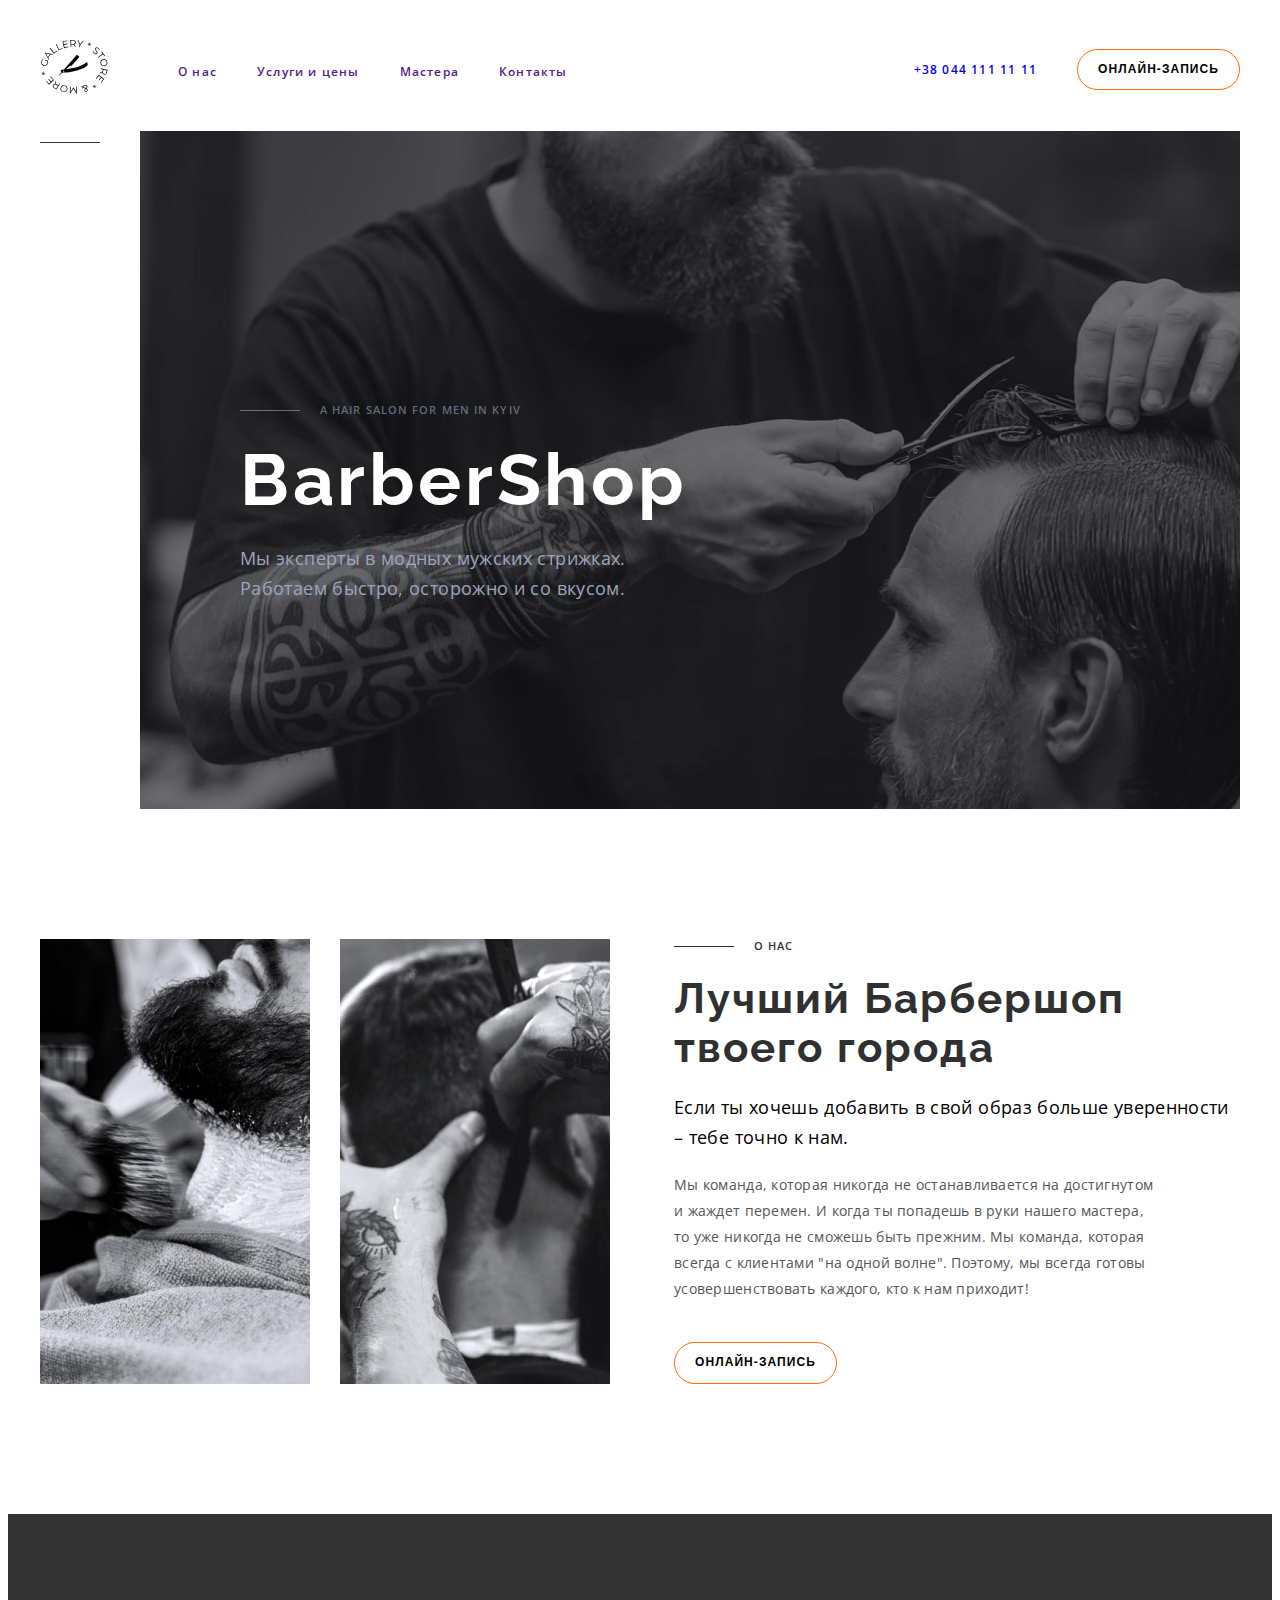
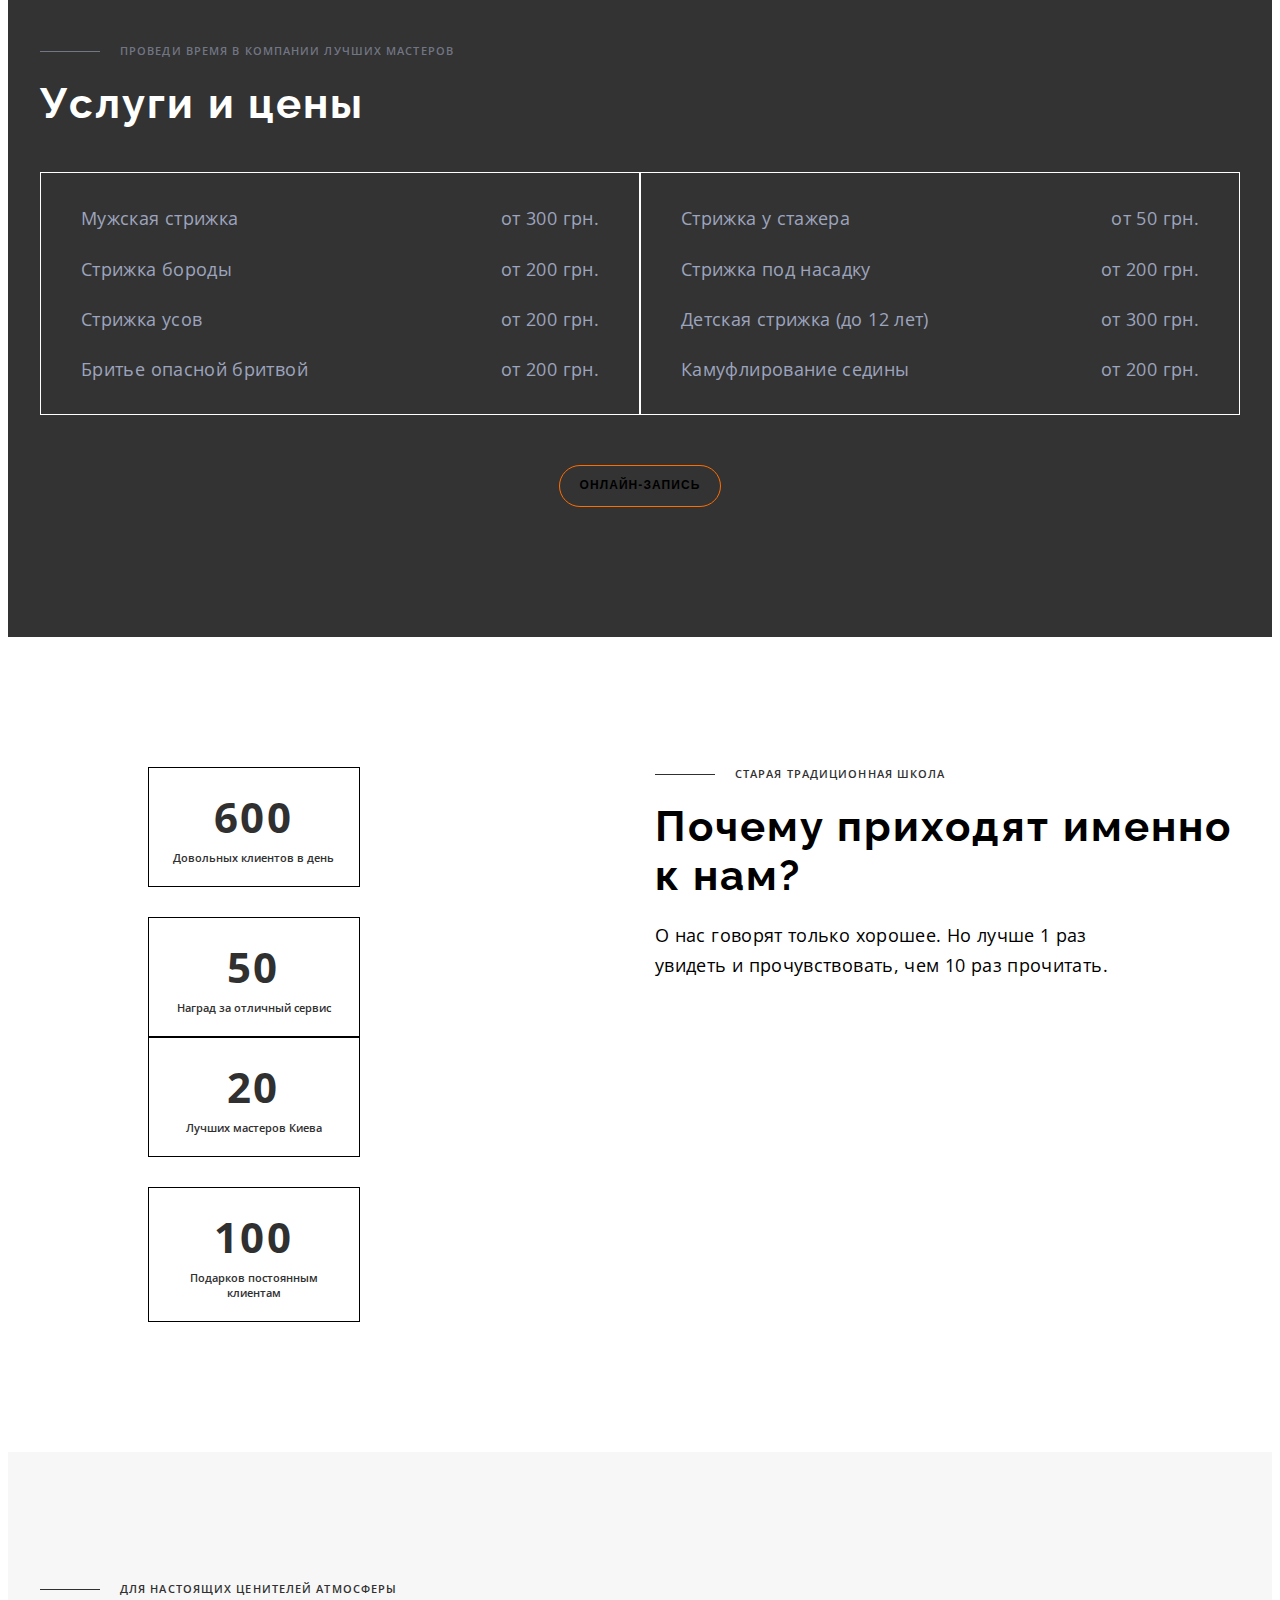
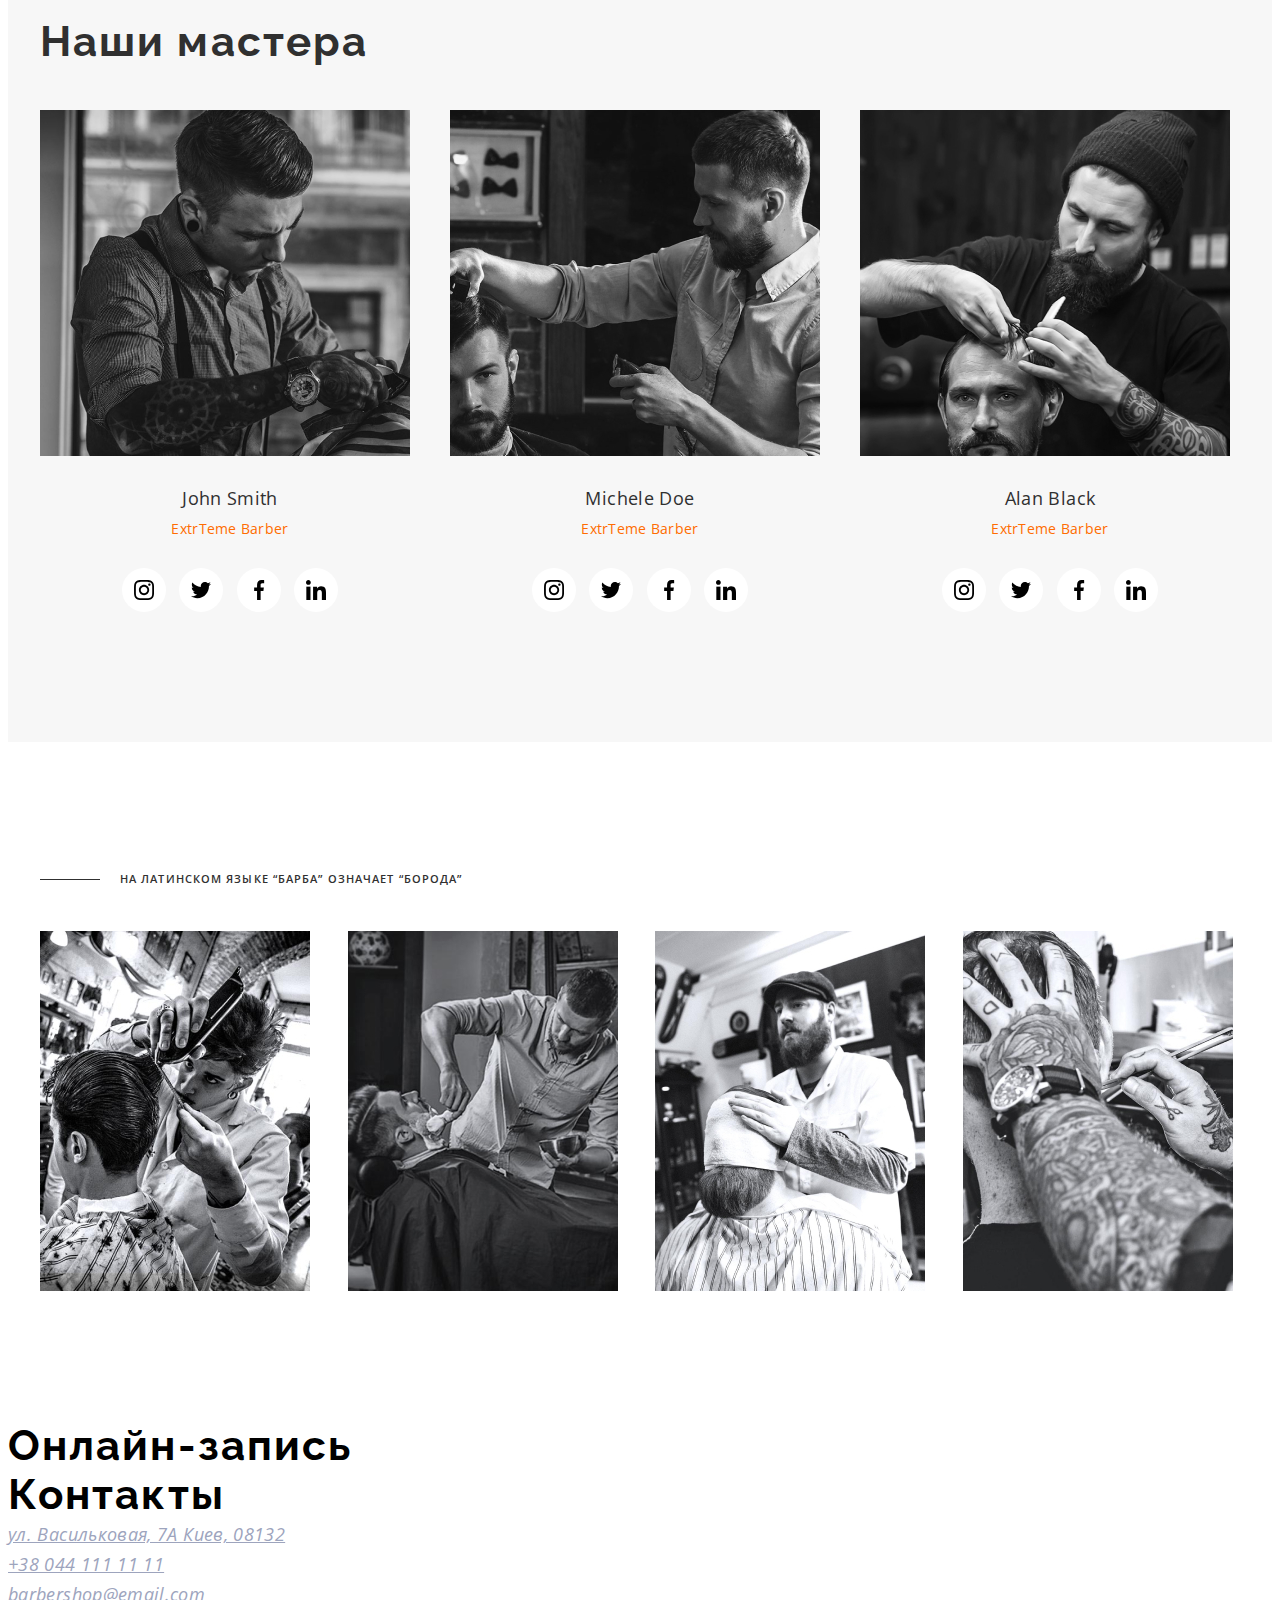
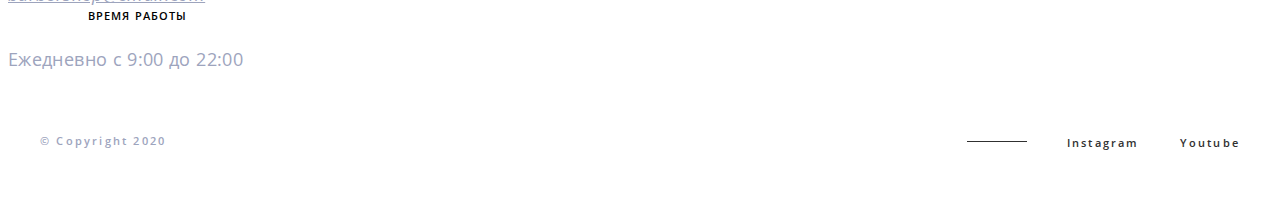
==== index.html @ 46e7715c "работа с декоративными элементами и векторной графикой" ====
<!DOCTYPE html>
<html lang="ru">

<head>
    <meta charset="UTF-8">
    <meta http-equiv="X-UA-Compatible" content="IE=edge">
    <meta name="viewport" content="width=device-width, initial-scale=1.0">
    <title>Barbershop</title>
    <link rel="preconnect" href="https://fonts.gstatic.com">
    <link
        href="https://fonts.googleapis.com/css2?family=Open+Sans:wght@400;600;700&family=Raleway:wght@700&display=swap"
        rel="stylesheet">
    <link rel="stylesheet" href="https://cdnjs.cloudflare.com/ajax/libs/modern-normalize/1.0.0/modern-normalize.min.css"
        integrity="sha512-ISS7cAi1PEhQ8jnbJpJZMd29NlhNj4AWYyLOSp2CE/CsHxTCu+r+t0D2yoJudVrd0/8fTVPUVDzY5Tvli75u/g=="
        crossorigin="anonymous" />
    <link rel="stylesheet" href="./css/styles.css">
</head>

<body>
    <header class="header">
        <div class="container">
            <nav class="navigation">
                <a class="logo link" href="./">
                    <svg class="logo-img">
                        <use href="./images/sprite.svg#logo"></use>
                    </svg>
                </a>
                <ul class="menu list">
                    <li class="menu-item">
                        <a class="menu-link link" href="">О нас</a>
                    </li>
                    <li class="menu-item">
                        <a class="menu-link link" href="">Услуги и цены</a>
                    </li>
                    <li class="menu-item">
                        <a class="menu-link link" href="">Мастера</a>
                    </li>
                    <li class="menu-item">
                        <a class="menu-link link" href="">Контакты</a>
                    </li>
                </ul>
            </nav>
            <a class="tel-link link" href="tel:+380441111111">+38 044 111 11 11</a>
            <button class="modal-btn" type="button">онлайн-запись</button>
        </div>
    </header>
    <main>
        <!-- HERO -->
        <section class="hero">
            <div class="container">
                <div class="hero-left-side">
                    <ul class="social-links-list list">
                        <li class="social-links-list-item">
                            <a class="social-links-list-link link" href="" lang="en">Instagram</a>
                        </li>
                        <li class="social-links-list-item">
                            <a class="social-links-list-link link" href="" lang="en">Youtube</a>
                        </li>
                    </ul>
                </div>
                <div class="hero-right-side">
                    <p class="suptitle suptitle-theme-dark" lang="en">A hair salon for men in Kyiv</p>
                    <h1 class="hero-title" lang="en">BarberShop</h1>
                    <p class="description description-theme-dark">Мы эксперты в модных мужских стрижках. Работаем
                        быстро,
                        осторожно и
                        со
                        вкусом.</p>
                </div>
            </div>
        </section>

        <!-- ABOUT US -->
        <section class="about section">
            <div class="container">
                <div class="about-left-side">
                    <ul class="about-list list">
                        <li class="about-list-item">
                            <img class="about-list-img" src="./images/about/about-img-1.jpg"
                                alt="мастер бреет бороду клиенту" width="270" height="445">
                        </li>
                        <li class="about-list-item">
                            <img class="about-list-img" src="./images/about/about-img-2.jpg"
                                alt="мастер стрижет клиента" width="270" height="445">
                        </li>
                    </ul>
                </div>
                <div class="about-right-side">
                    <p class="suptitle suptitle-theme-light">О НАС</p>
                    <h2 class="title title-theme-light">Лучший Барбершоп
                        твоего города</h2>
                    <p class="description">Если ты хочешь добавить в свой образ больше уверенности – тебе точно к нам.
                    </p>
                    <p class="about-text">Мы команда, которая никогда не останавливается на достигнутом
                        и жаждет перемен. И когда ты попадешь в руки нашего мастера,
                        то уже никогда не сможешь быть прежним. Мы команда, которая всегда с клиентами "на одной волне".
                        Поэтому, мы всегда готовы усовершенствовать каждого, кто к нам приходит!</p>
                    <button class="modal-btn" type="button">онлайн-запись</button>
                </div>
            </div>
        </section>

        <!-- SERVICES -->
        <section class="services section">
            <div class="container">
                <p class="suptitle suptitle-theme-dark">Проведи время в компании лучших мастеров</p>
                <h2 class="title title-theme-dark">Услуги и цены</h2>
                <div class="services-list-wrapper">
                    <ul class="services-list list">
                        <li class="services-list-item">
                            <span class="services-list-name">Мужская стрижка</span><span class="services-list-price">от
                                300
                                грн.</span>
                        </li>
                        <li class="services-list-item">
                            <span class="services-list-name">Стрижка бороды</span><span class="services-list-price">от
                                200
                                грн.</span>
                        </li>
                        <li class="services-list-item">
                            <span class="services-list-name">Стрижка усов</span><span class="services-list-price">от 200
                                грн.</span>
                        </li>
                        <li class="services-list-item">
                            <span class="services-list-name">Бритье опасной бритвой</span><span
                                class="services-list-price">от
                                200 грн.</span>
                        </li>
                    </ul>
                    <ul class="services-list list">
                        <li class="services-list-item">
                            <span class="services-list-name">Cтрижка у стажера</span><span
                                class="services-list-price">от 50
                                грн.</span>
                        </li>
                        <li class="services-list-item">
                            <span class="services-list-name">Стрижка под насадку</span><span
                                class="services-list-price">от
                                200
                                грн.</span>
                        </li>
                        <li class="services-list-item">
                            <span class="services-list-name">Детская стрижка (до 12 лет)</span><span
                                class="services-list-price">от 300 грн.</span>
                        </li>
                        <li class="services-list-item">
                            <span class="services-list-name">Камуфлирование седины</span><span
                                class="services-list-price">от
                                200 грн.</span>
                        </li>
                    </ul>
                </div>
                <button class="modal-btn" type="button">онлайн-запись</button>
            </div>
        </section>

        <!-- ADVANTEGES -->
        <section class="advantages section">
            <div class="container">
                <div class="advantages-left-side">
                    <ul class="advantages-list list">
                        <li class="advantages-list-item">
                            <p class="advantages-list-count">600</p>
                            <p class="advantages-list-desc">Довольных клиентов в день</p>
                        </li>
                        <li class="advantages-list-item">
                            <p class="advantages-list-count">50</p>
                            <p class="advantages-list-desc">Наград за отличный сервис </p>
                        </li>
                        <li class="advantages-list-item">
                            <p class="advantages-list-count">20</p>
                            <p class="advantages-list-desc">Лучших мастеров Киева </p>
                        </li>
                        <li class="advantages-list-item">
                            <p class="advantages-list-count">100</p>
                            <p class="advantages-list-desc">Подарков постоянным клиентам</p>
                        </li>
                    </ul>
                </div>
                <div class="advantages-right-side">
                    <p class="suptitle suptitle-theme-light">старая традиционная школа</p>
                    <h2 class="title">Почему приходят именно к нам?</h2>
                    <p class="description">О нас говорят только хорошее. Но лучше 1 раз увидеть и прочувствовать, чем 10
                        раз
                        прочитать. </p>
                </div>
            </div>
        </section>

        <!-- MASTERS -->
        <section class="masters section">
            <div class="container">
                <p class="suptitle suptitle-theme-light">для настоящих ценителей атмосферы</p>
                <h2 class="title title-theme-light">Наши мастера</h2>
                <ul class="masters-list list">
                    <li class="masters-list-item">
                        <img class="masters-list-img" src="./images/masters/john.jpg" alt="мастер стрижет клиента"
                            width="370" height="346">
                        <div class="masters-list-content">
                            <h3 class="masters-list-name" lang="en">John Smith</h3>
                            <p class="masters-list-position" lang="en">ExtrTeme Barber</p>
                            <ul class="social-list list">
                                <li class="social-list-item">
                                    <a href="" class="social-list-link link">
                                        <svg class="social-list-icon">
                                            <use href="./images/sprite.svg#instagram"></use>
                                        </svg>
                                    </a>
                                </li>
                                <li class="social-list-item">
                                    <a href="" class="social-list-link link">
                                        <svg class="social-list-icon">
                                            <use href="./images/sprite.svg#twitter"></use>
                                        </svg>
                                    </a>
                                </li>
                                <li class="social-list-item">
                                    <a href="" class="social-list-link link">
                                        <svg class="social-list-icon">
                                            <use href="./images/sprite.svg#facebook"></use>
                                        </svg>
                                    </a>
                                </li>
                                <li class="social-list-item">
                                    <a href="" class="social-list-link link">
                                        <svg class="social-list-icon">
                                            <use href="./images/sprite.svg#linkedin"></use>
                                        </svg>
                                    </a>
                                </li>
                            </ul>
                        </div>
                    </li>
                    <li class="masters-list-item">
                        <img class="masters-list-img" src="./images/masters/michele.jpg" alt="мастер стрижет клиента"
                            width="370" height="346">
                        <div class="masters-list-content">
                            <h3 class="masters-list-name" lang="en">Michele Doe</h3>
                            <p class="masters-list-position" lang="en">ExtrTeme Barber</p>
                            <ul class="social-list list">
                                <li class="social-list-item">
                                    <a href="" class="social-list-link link">
                                        <svg class="social-list-icon">
                                            <use href="./images/sprite.svg#instagram"></use>
                                        </svg>
                                    </a>
                                </li>
                                <li class="social-list-item">
                                    <a href="" class="social-list-link link">
                                        <svg class="social-list-icon">
                                            <use href="./images/sprite.svg#twitter"></use>
                                        </svg>
                                    </a>
                                </li>
                                <li class="social-list-item">
                                    <a href="" class="social-list-link link">
                                        <svg class="social-list-icon">
                                            <use href="./images/sprite.svg#facebook"></use>
                                        </svg>
                                    </a>
                                </li>
                                <li class="social-list-item">
                                    <a href="" class="social-list-link link">
                                        <svg class="social-list-icon">
                                            <use href="./images/sprite.svg#linkedin"></use>
                                        </svg>
                                    </a>
                                </li>
                            </ul>
                        </div>
                    </li>
                    <li class="masters-list-item">
                        <img class="masters-list-img" src="./images/masters/alan.jpg" alt="мастер стрижет клиента"
                            width="370" height="346">
                        <div class="masters-list-content">
                            <h3 class="masters-list-name" lang="en">Alan Black</h3>
                            <p class="masters-list-position" lang="en">ExtrTeme Barber</p>
                            <ul class="social-list list">
                                <li class="social-list-item">
                                    <a href="" class="social-list-link link">
                                        <svg class="social-list-icon">
                                            <use href="./images/sprite.svg#instagram"></use>
                                        </svg>
                                    </a>
                                </li>
                                <li class="social-list-item">
                                    <a href="" class="social-list-link link">
                                        <svg class="social-list-icon">
                                            <use href="./images/sprite.svg#twitter"></use>
                                        </svg>
                                    </a>
                                </li>
                                <li class="social-list-item">
                                    <a href="" class="social-list-link link">
                                        <svg class="social-list-icon">
                                            <use href="./images/sprite.svg#facebook"></use>
                                        </svg>
                                    </a>
                                </li>
                                <li class="social-list-item">
                                    <a href="" class="social-list-link link">
                                        <svg class="social-list-icon">
                                            <use href="./images/sprite.svg#linkedin"></use>
                                        </svg>
                                    </a>
                                </li>
                            </ul>
                        </div>
                    </li>
                </ul>
            </div>
        </section>

        <!-- GALLERY -->
        <section class="gallery section">
            <div class="container">
                <h2 hidden>Галерея работ</h2>
                <p class="suptitle suptitle-theme-light">На латинском языке “барба” означает “борода”</p>
                <ul class="gallery-list list">
                    <li class="gallery-list-item">
                        <img class="gallery-list-img" src="./images/gallery/gallery-img-1.jpg"
                            alt="мастер стрижет клиента" width="270" height="360">
                    </li>
                    <li class="gallery-list-item">
                        <img class="gallery-list-img" src="./images/gallery/gallery-img-2.jpg"
                            alt="мастрер бреет клиента" width="270" height="360">
                    </li>
                    <li class="gallery-list-item">
                        <img class="gallery-list-img" src="./images/gallery/gallery-img-3.jpg"
                            alt="мастер распаривает лицо клиенту" width="270" height="360">
                    </li>
                    <li class="gallery-list-item">
                        <img class="gallery-list-img" src="./images/gallery/gallery-img-4.jpg"
                            alt="мастер стрижет клиента" width="270" height="360">
                    </li>
                </ul>
            </div>
        </section>

        <!-- ONLINE FORM -->
        <section class="contact-form-section">
            <h2 class="title">Онлайн-запись</h2>
        </section>

        <!-- CONTACT INFORMATION -->
        <section class="contact-info">
            <h2 class="title">Контакты</h2>
            <address>
                <ul class="contact-list">
                    <li class="contact-list-item">
                        <a class="contact-list-link" href="https://goo.gl/maps/whEEYvEtXkniw2WP7" target="_blank">ул.
                            Васильковая, 7А
                            Киев, 08132</a>
                    </li>
                    <li class="contact-list-item">
                        <a class="contact-list-link" href="tel:+380441111111">+38 044 111 11 11</a>
                    </li>
                    <li class="contact-list-item">
                        <a class="contact-list-link" href="mailto:barbershop@email.com">barbershop@email.com</a>
                    </li>
                </ul>
            </address>
            <p class="suptitle">время работы</p>
            <p class="contact-info-date">Ежедневно с 9:00 до 22:00</p>
        </section>
    </main>
    <footer class="footer">
        <div class="container">
            <p class="copyright">&copy; Copyright 2020</p>
            <ul class="social-links-list list">
                <li class="social-links-list-item">
                    <a class="social-links-list-link link" href="" lang="en">Instagram</a>
                </li>
                <li class="social-links-list-item">
                    <a class="social-links-list-link link" href="" lang="en">Youtube</a>
                </li>
            </ul>
        </div>
    </footer>
</body>

</html>
---- css/styles.css ----
:root {
  --main-font: "Open Sans", sans-serif;
  --secondary-font: "Raleway", sans-serif;
  --accent-color: #ff6c00;
}

body {
  font-family: var(--main-font);
}

h1,
h2,
h3,
h4,
h5,
h6,
p {
  margin: 0;
}

ul,
ol {
  margin: 0;
  padding: 0;
}

img {
  display: block;
}

.list {
  list-style: none;
}

.link {
  text-decoration: none;
}

.container {
  width: 1200px;
  padding-left: 15px;
  padding-right: 15px;
  margin-left: auto;
  margin-right: auto;
}

.section {
  padding-top: 130px;
  padding-bottom: 130px;
}

/* =================== COMPONENTS =================== */
.modal-btn {
  padding: 12px 20px;
  border: 1px solid #ff6c00;
  border-radius: 25px;
  font-weight: 600;
  font-size: 12px;
  line-height: 1.33;
  letter-spacing: 0.09em;
  text-transform: uppercase;
  background-color: transparent;
}

.modal-btn:hover,
.modal-btn:focus {
  background-color: var(--accent-color);
  color: #ffffff;
}

.social-links-list {
  display: flex;
  align-items: center;
}

.social-links-list::before {
  display: block;
  content: "";
  width: 60px;
  height: 1px;
  background-color: #303030;
  flex-shrink: 0;
  margin-right: 40px;
}

.social-links-list-item:not(:last-child) {
  margin-right: 40px;
}

.social-links-list-link {
  font-weight: 600;
  font-size: 11px;
  line-height: 1.36;
  letter-spacing: 0.2em;
  color: #303030;
}

.social-links-list-link:hover,
.social-links-list-link:focus {
  color: var(--accent-color);
}

.suptitle {
  display: flex;
  align-items: center;
  font-weight: 600;
  font-size: 11px;
  line-height: 1.36;
  letter-spacing: 0.1em;
  text-transform: uppercase;
  margin-bottom: 20px;
}

.suptitle::before {
  display: inline-block;
  content: "";
  width: 60px;
  height: 1px;
  margin-right: 20px;
}

.suptitle-theme-dark {
  color: rgba(157, 164, 189, 0.6);
}

.suptitle-theme-dark::before {
  background-color: rgba(157, 164, 189, 0.6);
}

.suptitle-theme-light {
  color: #303030;
}

.suptitle-theme-light::before {
  background-color: #303030;
}

.description {
  font-weight: 400;
  font-size: 18px;
  line-height: 1.67;
  letter-spacing: 0.02em;
  /* color: #9da4bd; */
}

.description-theme-dark {
  color: #9da4bd;
}

.description-theme-light {
  color: #555555;
}

.title {
  font-family: var(--secondary-font);
  font-weight: 700;
  font-size: 42px;
  line-height: 1.17;
  letter-spacing: 0.05em;
  /* color: #303030; */
}

.title-theme-dark {
  color: #ffffff;
}

.title-theme-light {
  color: #303030;
}

.social-list {
  display: flex;
  justify-content: space-between;
}

.social-list-link {
  display: flex;
  justify-content: center;
  align-items: center;
  width: 44px;
  height: 44px;
  border-radius: 50%;
  background-color: #ffffff;
}

.social-list-link:hover,
.social-list-link:focus {
  background-color: #000000;
}

.social-list-icon {
  width: 20px;
  height: 20px;
}

.social-list-link:hover .social-list-icon,
.social-list-link:focus .social-list-icon {
  fill: var(--accent-color);
}
/* =================== END COMPONENTS =================== */

/* =================== HEADER =================== */
.header {
  padding-top: 32px;
  padding-bottom: 32px;
}

.header .container {
  display: flex;
  align-items: center;
}

.navigation {
  display: flex;
  align-items: center;
}

.logo-img {
  width: 68px;
  height: 54px;
}

.menu {
  display: flex;
}

.menu-item:not(:last-child) {
  margin-right: 40px;
}

.menu-link,
.tel-link {
  font-weight: 600;
  font-size: 12px;
  line-height: 1.33;
  letter-spacing: 0.1em;

  /* color: #ffffff; */
}

.menu-link:hover,
.menu-link:focus,
.tel-link:hover,
.tel-link:focus {
  color: var(--accent-color);
}

.tel-link {
  margin-left: auto;
  margin-right: 40px;
}

.logo {
  margin-right: 70px;
}
/* =================== END HEADER =================== */

/* =================== HERO =================== */
.hero .container {
  display: flex;
}

.hero .description {
  max-width: 400px;
}

.hero-left-side {
  width: 100px;
}

.hero-right-side {
  padding-top: 272px;
  padding-bottom: 206px;
  padding-left: 100px;
  flex-grow: 1;
  background-color: #333;
  background-image: linear-gradient(
      rgba(25, 28, 38, 0.2),
      rgba(25, 28, 38, 0.2)
    ),
    url("../images/hero/bg.jpg");
  background-repeat: no-repeat;
  background-size: cover;
}

.hero-title {
  font-family: var(--secondary-font);
  font-weight: 700;
  font-size: 72px;
  line-height: 1.18;
  letter-spacing: 0.05em;
  margin-bottom: 20px;
  color: #ffffff;
}
/* =================== END HERO =================== */

/* =================== ABOUT =================== */
.about .container {
  display: flex;
}

.about .title {
  margin-bottom: 20px;
}

.about .description {
  margin-bottom: 20px;
}

.about-left-side {
  margin-right: 64px;
}

.about-list {
  display: flex;
}

.about-list-item:not(:last-child) {
  margin-right: 30px;
}

.about-text {
  max-width: 480px;
  font-weight: 400;
  font-size: 14px;
  line-height: 1.86;
  letter-spacing: 0.02em;
  color: #555555;
  margin-bottom: 40px;
}
/* =================== END ABOUT =================== */

/* =================== SERVICES =================== */
.services {
  background-color: #333;
}

.services .title {
  margin-bottom: 44px;
}

.services .modal-btn {
  display: block;
  margin: 0 auto;
}

.services-list-wrapper {
  display: flex;
  margin-bottom: 50px;
}

.services-list {
  width: 50%;
  padding: 30px 40px;
  border: 1px solid #fff;
}

.services-list-item {
  display: flex;
  justify-content: space-between;
}

.services-list-item:not(:last-child) {
  margin-bottom: 20px;
}

.services-list-name,
.services-list-price {
  font-weight: 400;
  font-size: 18px;
  line-height: 1.67;
  letter-spacing: 0.02em;
  color: #9da4bd;
}
/* =================== END SERVICES =================== */

/* =================== ADVANTEGES =================== */
.advantages .container {
  display: flex;
}

.advantages .title {
  margin-bottom: 20px;
}

.advantages .description {
  max-width: 464px;
}

.advantages-left-side,
.advantages-right-side {
  width: calc(100% / 2 - 15px);
}

.advantages-left-side {
  margin-right: 30px;
}

.advantages-list {
  display: flex;
  flex-wrap: wrap;
  align-items: flex-start;
  width: 370px;
  margin: 0 auto;
}

.advantages-list-item {
  width: 170px;
  padding: 20px;
  border: 1px solid #000;
}

.advantages-list-item:nth-child(odd) {
  margin-right: 30px;
}

.advantages-list-item:nth-child(even) {
  margin-top: 30px;
}

.advantages-list-count {
  font-weight: 700;
  font-size: 42px;
  line-height: 1.36;
  text-align: center;
  letter-spacing: 0.05em;
  color: #303030;
  margin-bottom: 6px;
}

.advantages-list-desc {
  font-weight: 600;
  font-size: 11px;
  line-height: 1.36;
  text-align: center;
  color: #303030;
}
/* =================== END ADVANTEGES =================== */

/* =================== MASTERS =================== */
.masters {
  background-color: #f7f7f7;
}

.masters .title {
  margin-bottom: 44px;
}

.masters-list {
  display: flex;
  flex-wrap: wrap;
  margin-left: -30px;
  margin-top: -30px;
}

/* 
calc((100% - 120px) / 4);
*/

.masters-list-item {
  flex-basis: calc((100% - 90px) / 3);
  margin-left: 30px;
  margin-top: 30px;
}

.masters-list-content {
  padding-top: 30px;
  padding-left: 82px;
  padding-right: 82px;
}

.masters-list-name {
  font-weight: 400;
  font-size: 18px;
  line-height: 1.39;
  text-align: center;
  letter-spacing: 0.02em;
  color: #303030;
  margin-bottom: 8px;
}

.masters-list-position {
  font-weight: 400;
  font-size: 14px;
  line-height: 1.36;
  text-align: center;
  letter-spacing: 0.02em;
  color: var(--accent-color);
  margin-bottom: 30px;
}
/* =================== END MASTERS =================== */

/* =================== GALLERY =================== */
.gallery .suptitle {
  margin-bottom: 44px;
}

.gallery-list {
  display: flex;
  flex-wrap: wrap;
  margin-left: -30px;
  margin-top: -30px;
}

.gallery-list-item {
  width: 500px;
  flex-basis: calc((100% - 120px) / 4);
  margin-left: 30px;
  margin-top: 30px;
}
/* =================== END GALLERY =================== */

/* =================== ONLINE FORM =================== */

/* =================== END ONLINE FORM =================== */

/* =================== CONTACT INFORMATION  =================== */
.contact-list-link {
  font-weight: 400;
  font-size: 18px;
  line-height: 1.67;
  letter-spacing: 0.02em;
  color: #9da4bd;
}

.contact-info-date {
  font-weight: 400;
  font-size: 18px;
  line-height: 1.67;
  letter-spacing: 0.02em;
  color: #9da4bd;
}
/* =================== END CONTACT INFORMATION  =================== */

/* =================== FOOTER  =================== */
.footer {
  padding-top: 56px;
  padding-bottom: 56px;
}

.footer .social-links-list {
  margin-left: auto;
}

.footer .container {
  display: flex;
  align-items: center;
  /* justify-content: space-between; */
}

.copyright {
  font-weight: 600;
  font-size: 11px;
  line-height: 1.36;
  letter-spacing: 0.2em;
  color: #9da4bd;
}
/* =================== END FOOTER  =================== */
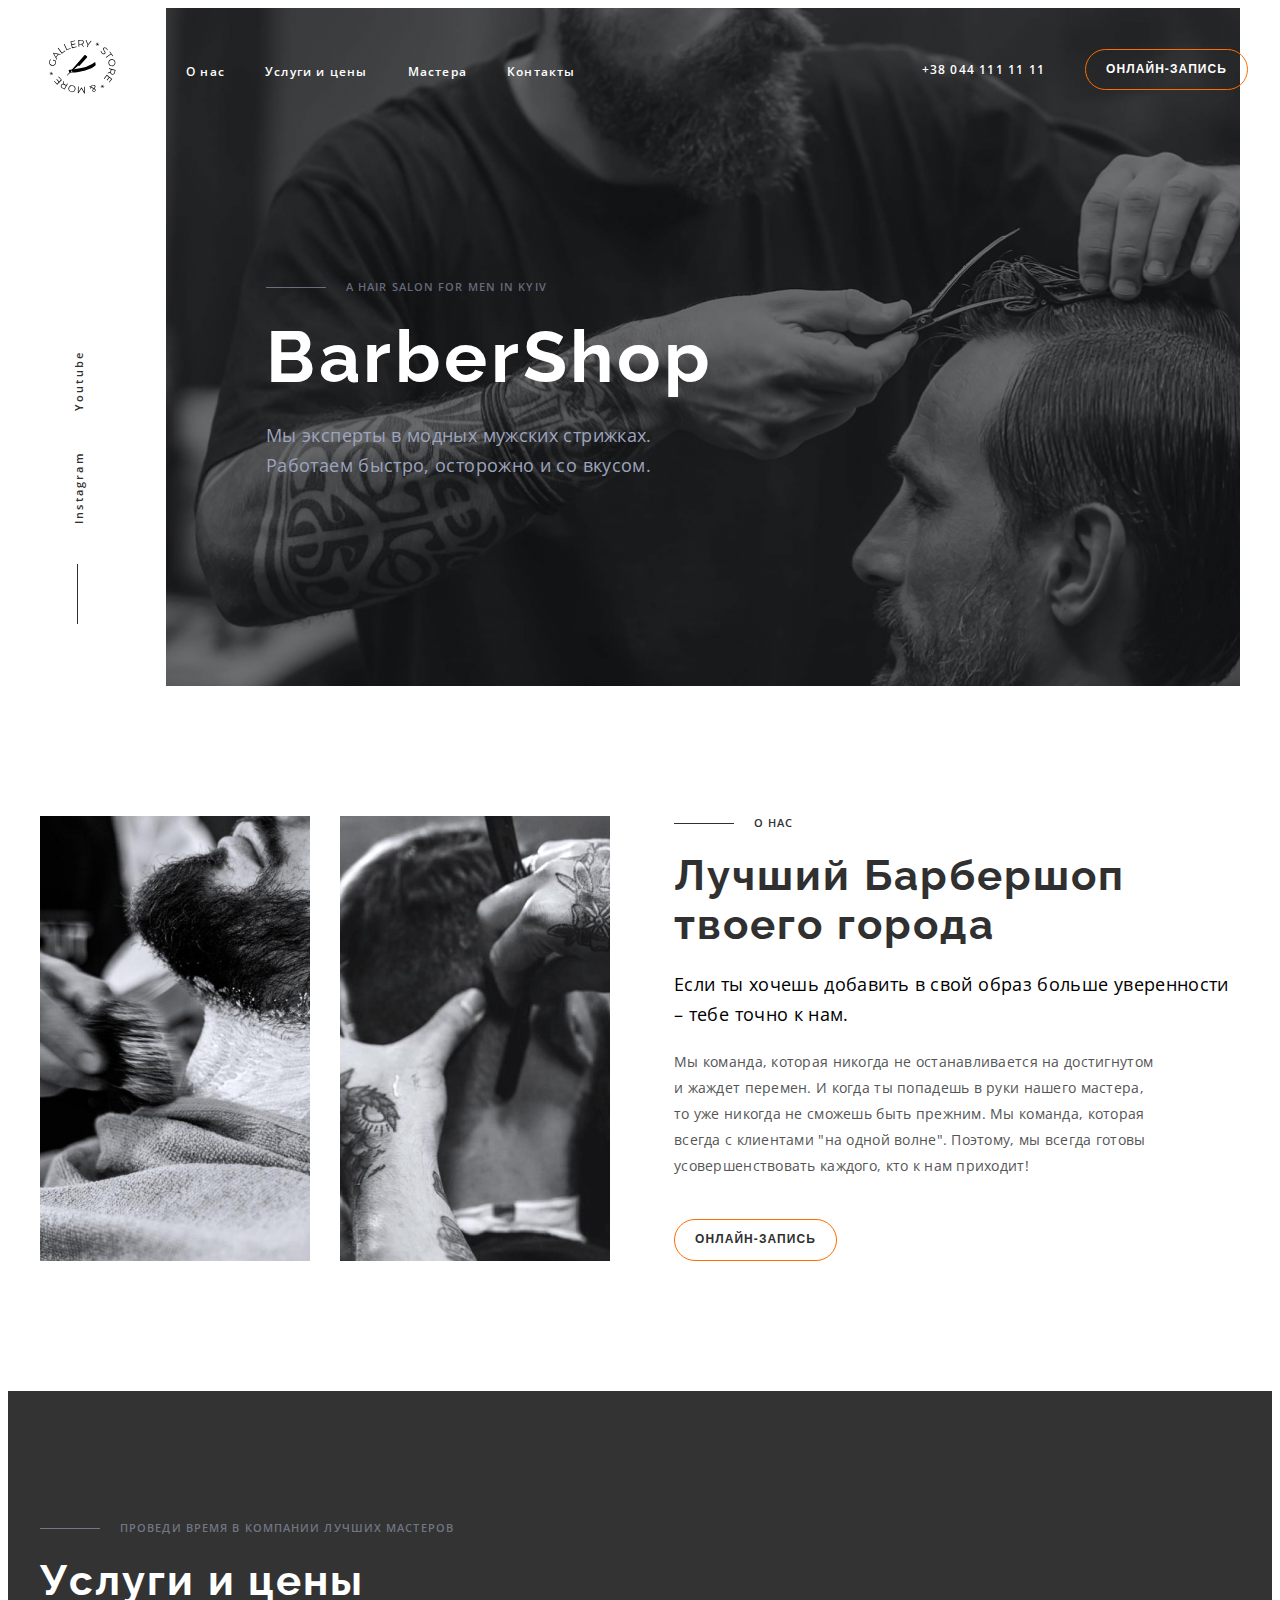
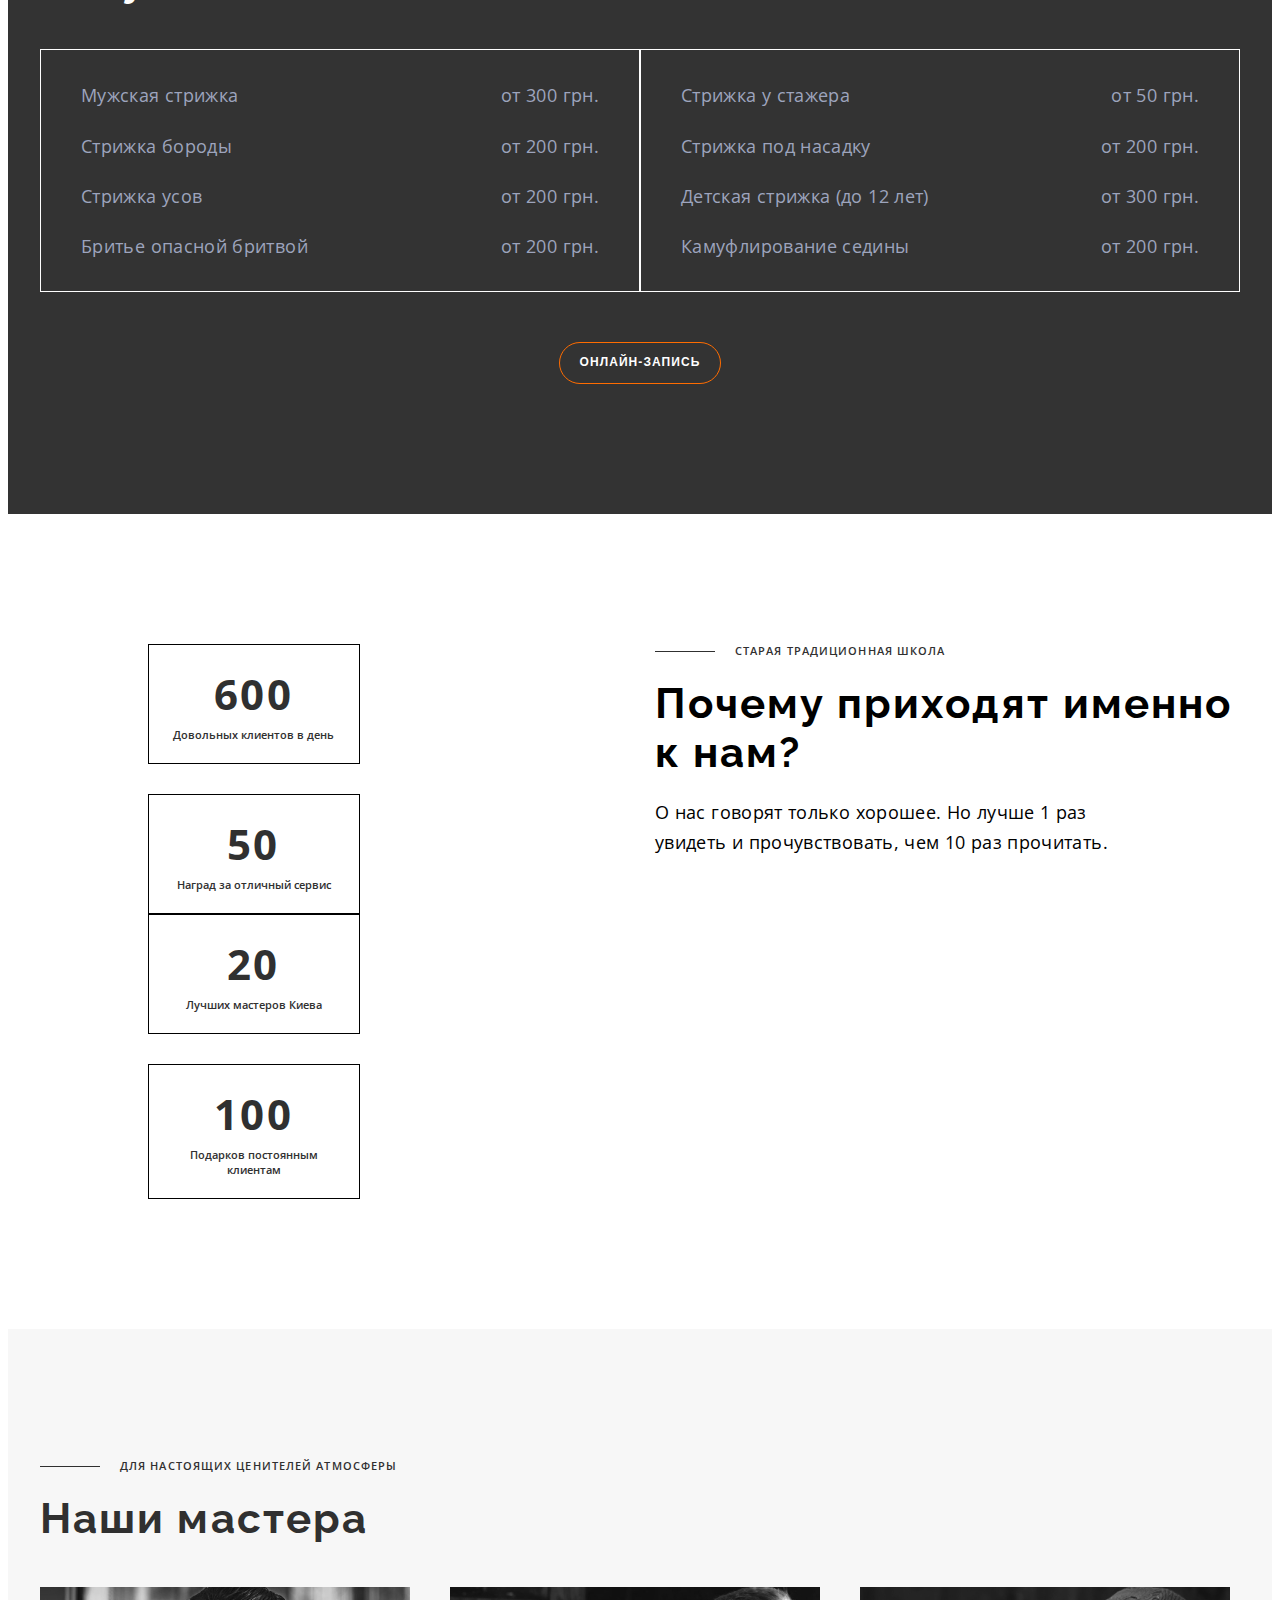
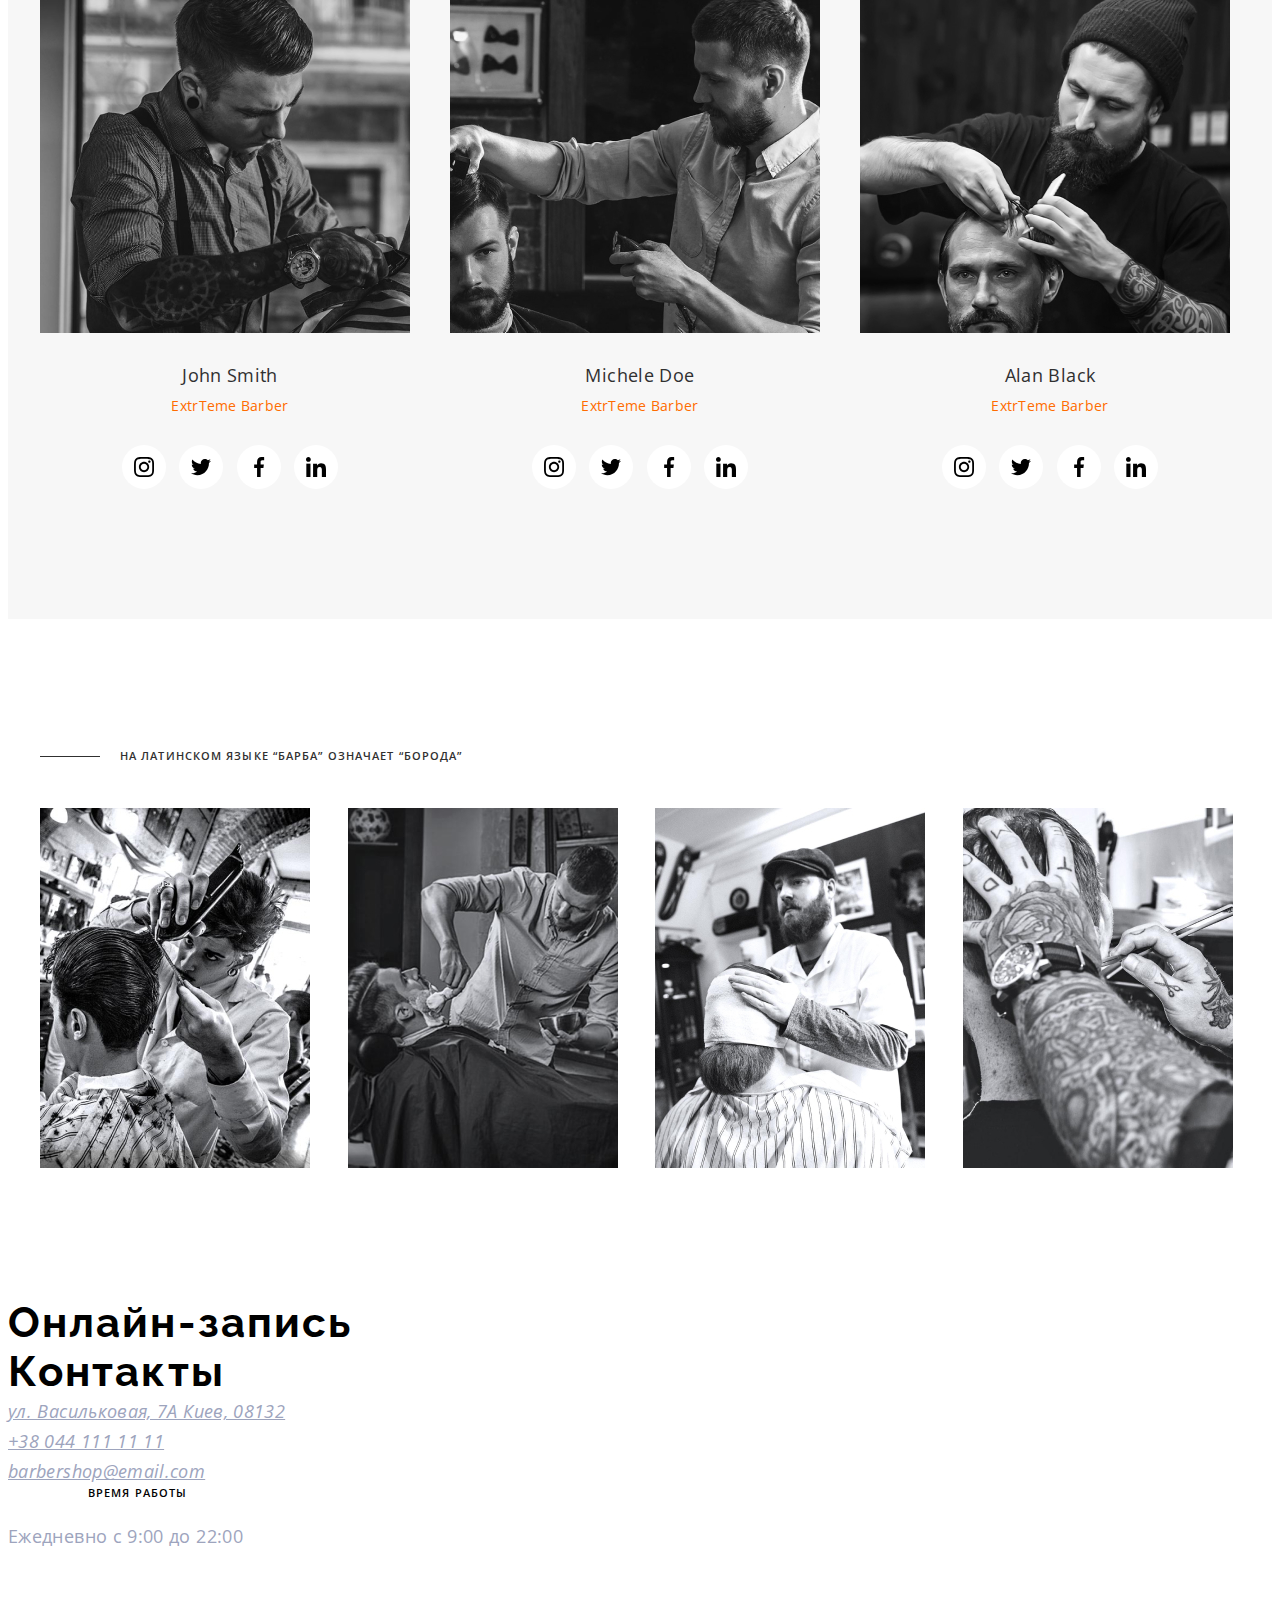
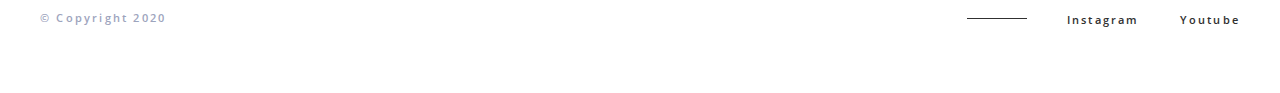
==== commit 2eee7c37: "добавленны position, анимации, переходы и трансформации" ====
--- a/index.html
+++ b/index.html
@@ -13,6 +13,7 @@
     <link rel="stylesheet" href="https://cdnjs.cloudflare.com/ajax/libs/modern-normalize/1.0.0/modern-normalize.min.css"
         integrity="sha512-ISS7cAi1PEhQ8jnbJpJZMd29NlhNj4AWYyLOSp2CE/CsHxTCu+r+t0D2yoJudVrd0/8fTVPUVDzY5Tvli75u/g=="
         crossorigin="anonymous" />
+    <link rel="stylesheet" href="https://cdnjs.cloudflare.com/ajax/libs/animate.css/4.1.1/animate.min.css" />
     <link rel="stylesheet" href="./css/styles.css">
 </head>
 
@@ -20,7 +21,7 @@
     <header class="header">
         <div class="container">
             <nav class="navigation">
-                <a class="logo link" href="./">
+                <a class="logo link animate__pulse" href="./">
                     <svg class="logo-img">
                         <use href="./images/sprite.svg#logo"></use>
                     </svg>
@@ -41,7 +42,7 @@
                 </ul>
             </nav>
             <a class="tel-link link" href="tel:+380441111111">+38 044 111 11 11</a>
-            <button class="modal-btn" type="button">онлайн-запись</button>
+            <button class="modal-btn" type="button" data-modal-open>онлайн-запись</button>
         </div>
     </header>
     <main>
@@ -95,7 +96,7 @@
                         и жаждет перемен. И когда ты попадешь в руки нашего мастера,
                         то уже никогда не сможешь быть прежним. Мы команда, которая всегда с клиентами "на одной волне".
                         Поэтому, мы всегда готовы усовершенствовать каждого, кто к нам приходит!</p>
-                    <button class="modal-btn" type="button">онлайн-запись</button>
+                    <button class="modal-btn modal-btn-theme-light" type="button">онлайн-запись</button>
                 </div>
             </div>
         </section>
@@ -377,6 +378,14 @@
             </ul>
         </div>
     </footer>
+
+    <div class="backdrop is-hidden" data-modal>
+        <div class="modal">
+            <button class="close-btn" type="button" data-modal-close>X</button>
+        </div>
+    </div>
+
+    <script src="./js/modal.js"></script>
 </body>
 
 </html>--- a/css/styles.css
+++ b/css/styles.css
@@ -60,12 +60,19 @@
   letter-spacing: 0.09em;
   text-transform: uppercase;
   background-color: transparent;
+  color: #ffffff;
+  cursor: pointer;
+  transition: all 250ms linear;
 }
 
 .modal-btn:hover,
 .modal-btn:focus {
   background-color: var(--accent-color);
   color: #ffffff;
+}
+
+.modal-btn-theme-light {
+  color: #303030;
 }
 
 .social-links-list {
@@ -93,6 +100,7 @@
   line-height: 1.36;
   letter-spacing: 0.2em;
   color: #303030;
+  transition: color 250ms linear;
 }
 
 .social-links-list-link:hover,
@@ -181,6 +189,7 @@
   height: 44px;
   border-radius: 50%;
   background-color: #ffffff;
+  transition: background-color 250ms linear;
 }
 
 .social-list-link:hover,
@@ -191,6 +200,7 @@
 .social-list-icon {
   width: 20px;
   height: 20px;
+  transition: fill 250ms linear;
 }
 
 .social-list-link:hover .social-list-icon,
@@ -201,6 +211,8 @@
 
 /* =================== HEADER =================== */
 .header {
+  position: absolute;
+  width: 100%;
   padding-top: 32px;
   padding-bottom: 32px;
 }
@@ -213,6 +225,11 @@
 .navigation {
   display: flex;
   align-items: center;
+}
+
+.logo {
+  animation-duration: 1000ms;
+  animation-iteration-count: 2;
 }
 
 .logo-img {
@@ -234,8 +251,8 @@
   font-size: 12px;
   line-height: 1.33;
   letter-spacing: 0.1em;
-
-  /* color: #ffffff; */
+  color: #ffffff;
+  transition: color 250ms linear;
 }
 
 .menu-link:hover,
@@ -265,7 +282,16 @@
 }
 
 .hero-left-side {
+  display: flex;
+  align-items: flex-end;
+  padding-left: 26px;
+  padding-bottom: 40px;
   width: 100px;
+}
+
+.hero-left-side .social-links-list {
+  transform: rotate(-90deg);
+  transform-origin: left top;
 }
 
 .hero-right-side {
@@ -556,3 +582,43 @@
   color: #9da4bd;
 }
 /* =================== END FOOTER  =================== */
+
+/* =================== BACKDROP  =================== */
+.backdrop {
+  position: fixed;
+  top: 0;
+  left: 0;
+  width: 100vw;
+  height: 100vh;
+  background-color: rgba(0, 0, 0, 0.2);
+  transition: all 500ms linear;
+}
+
+.modal {
+  position: absolute;
+  left: 50%;
+  top: 50%;
+  transform: translate(-50%, -50%);
+  width: 528px;
+  height: 580px;
+  background-color: #ffffff;
+}
+
+.close-btn {
+  position: absolute;
+  top: 8px;
+  right: 8px;
+  width: 30px;
+  height: 30px;
+  background-color: transparent;
+  border-radius: 50%;
+  border: 1px solid rgba(0, 0, 0, 0.1);
+  cursor: pointer;
+}
+
+.is-hidden {
+  opacity: 0;
+  visibility: hidden;
+  pointer-events: none;
+}
+/* =================== END BACKDROP  =================== */
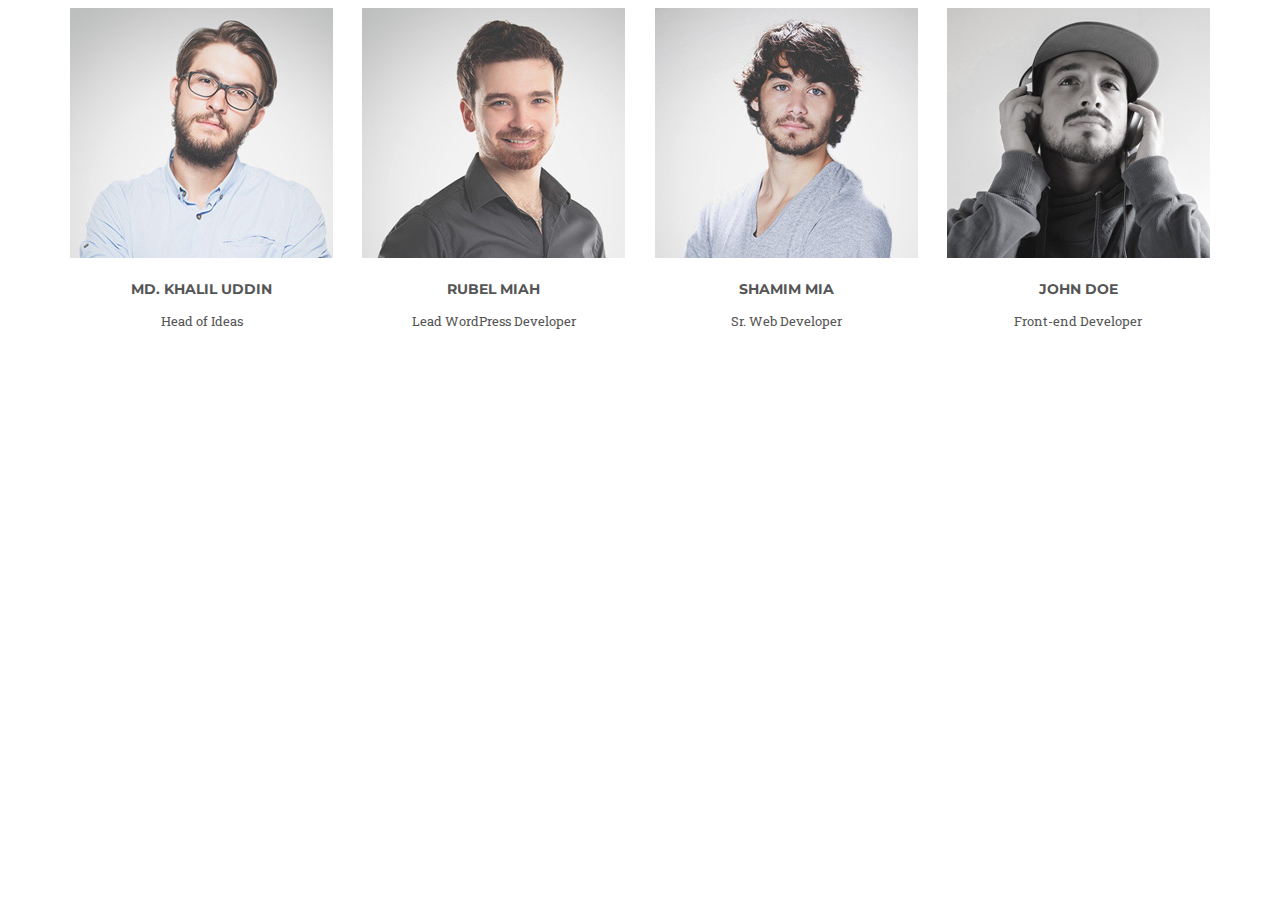
==== commit 73cec687: "overlay" ====
--- a/index.html
+++ b/index.html
@@ -3,389 +3,91 @@
 
 <head>
     <meta charset="UTF-8">
-    <meta http-equiv="X-UA-Compatible" content="IE=edge">
     <meta name="viewport" content="width=device-width, initial-scale=1.0">
-    <title>Barbershop</title>
-    <link rel="preconnect" href="https://fonts.gstatic.com">
-    <link
-        href="https://fonts.googleapis.com/css2?family=Open+Sans:wght@400;600;700&family=Raleway:wght@700&display=swap"
+    <title>Module-05-lesson-1</title>
+    <link href="https://fonts.googleapis.com/css2?family=Montserrat:wght@600&family=Roboto+Slab&display=swap"
         rel="stylesheet">
     <link rel="stylesheet" href="https://cdnjs.cloudflare.com/ajax/libs/modern-normalize/1.0.0/modern-normalize.min.css"
         integrity="sha512-ISS7cAi1PEhQ8jnbJpJZMd29NlhNj4AWYyLOSp2CE/CsHxTCu+r+t0D2yoJudVrd0/8fTVPUVDzY5Tvli75u/g=="
         crossorigin="anonymous" />
-    <link rel="stylesheet" href="https://cdnjs.cloudflare.com/ajax/libs/animate.css/4.1.1/animate.min.css" />
     <link rel="stylesheet" href="./css/styles.css">
 </head>
 
 <body>
-    <header class="header">
-        <div class="container">
-            <nav class="navigation">
-                <a class="logo link animate__pulse" href="./">
-                    <svg class="logo-img">
-                        <use href="./images/sprite.svg#logo"></use>
-                    </svg>
-                </a>
-                <ul class="menu list">
-                    <li class="menu-item">
-                        <a class="menu-link link" href="">О нас</a>
-                    </li>
-                    <li class="menu-item">
-                        <a class="menu-link link" href="">Услуги и цены</a>
-                    </li>
-                    <li class="menu-item">
-                        <a class="menu-link link" href="">Мастера</a>
-                    </li>
-                    <li class="menu-item">
-                        <a class="menu-link link" href="">Контакты</a>
-                    </li>
-                </ul>
-            </nav>
-            <a class="tel-link link" href="tel:+380441111111">+38 044 111 11 11</a>
-            <button class="modal-btn" type="button" data-modal-open>онлайн-запись</button>
-        </div>
-    </header>
-    <main>
-        <!-- HERO -->
-        <section class="hero">
-            <div class="container">
-                <div class="hero-left-side">
-                    <ul class="social-links-list list">
-                        <li class="social-links-list-item">
-                            <a class="social-links-list-link link" href="" lang="en">Instagram</a>
-                        </li>
-                        <li class="social-links-list-item">
-                            <a class="social-links-list-link link" href="" lang="en">Youtube</a>
-                        </li>
-                    </ul>
+    <ul class="team-list list">
+        <li class="team-list-item">
+            <a href="#" class="team-list-link-wrapper link">
+                <div class="team-list-img-wrapper">
+                    <img src="./images/teammate-1.jpg" alt="teammate Khalil" class="team-list-item-img">
+                    <p class="overlay">Lorem ipsum, dolor sit amet consectetur adipisicing elit. Quas expedita nostrum
+                        voluptatibus atque, perspiciatis incidunt nisi! Vel inventore iste, molestiae adipisci odio amet
+                        numquam esse quas beatae, ad modi harum. nisi! Vel inventore iste, molestiae adipisci odio amet
+                        numquam esse quas beatae, ad modi harum. nisi! Vel inventore iste, molestiae adipisci odio amet
+                        numquam esse quas beatae, ad modi harum. </p>
                 </div>
-                <div class="hero-right-side">
-                    <p class="suptitle suptitle-theme-dark" lang="en">A hair salon for men in Kyiv</p>
-                    <h1 class="hero-title" lang="en">BarberShop</h1>
-                    <p class="description description-theme-dark">Мы эксперты в модных мужских стрижках. Работаем
-                        быстро,
-                        осторожно и
-                        со
-                        вкусом.</p>
+                <div class="team-list-content">
+                    <h3 class="team-list-item-name">Md. Khalil Uddin</h3>
+                    <p class="team-list-item-position">Head of Ideas</p>
                 </div>
-            </div>
-        </section>
+            </a>
+        </li>
+        <li class="team-list-item">
+            <a href="#" class="team-list-link-wrapper link">
+                <div class="team-list-img-wrapper">
+                    <img src="./images/teammate-2.jpg" alt="teammate Rubel" class="team-list-item-img">
+                    <p class="overlay">Lorem ipsum, dolor sit amet consectetur adipisicing elit. Quas expedita nostrum
+                        voluptatibus atque, perspiciatis incidunt nisi! Vel inventore iste, molestiae adipisci odio amet
+                        numquam esse quas beatae, ad modi harum. nisi! Vel inventore iste, molestiae adipisci odio amet
+                        numquam esse quas beatae, ad modi harum. nisi! Vel inventore iste, molestiae adipisci odio amet
+                        numquam esse quas beatae, ad modi harum. </p>
+                </div>
+                <div class="team-list-content">
+                    <h3 class="team-list-item-name">Rubel Miah</h3>
+                    <p class="team-list-item-position">Lead WordPress Developer</p>
+                </div>
+            </a>
+        </li>
+        <li class="team-list-item">
+            <a href="#" class="team-list-link-wrapper link">
+                <div class="team-list-img-wrapper">
+                    <img src="./images/teammate-3.jpg" alt="teammate Shamin" class="team-list-item-img">
+                    <p class="overlay">Lorem ipsum, dolor sit amet consectetur adipisicing elit. Quas expedita nostrum
+                        voluptatibus atque, perspiciatis incidunt nisi! Vel inventore iste, molestiae adipisci odio amet
+                        numquam esse quas beatae, ad modi harum. nisi! Vel inventore iste, molestiae adipisci odio amet
+                        numquam esse quas beatae, ad modi harum. nisi! Vel inventore iste, molestiae adipisci odio amet
+                        numquam esse quas beatae, ad modi harum. </p>
+                </div>
+                <div class="team-list-content">
+                    <h3 class="team-list-item-name">Shamim Mia</h3>
+                    <p class="team-list-item-position">Sr. Web Developer</p>
+                </div>
+            </a>
+        </li>
+        <li class="team-list-item">
+            <a href="#" class="team-list-link-wrapper link">
+                <div class="team-list-img-wrapper">
+                    <img src="./images/teammate-4.jpg" alt="teammate John" class="team-list-item-img">
+                    <div class="overlay">
+                        <h3>Title</h3>
+                        <p class="overlay-text">Lorem ipsum, dolor sit amet consectetur adipisicing elit. Quas expedita
+                            nostrum
+                            voluptatibus atque, perspiciatis incidunt nisi! Vel inventore iste, molestiae adipisci odio
+                            amet
+                            numquam esse quas beatae, ad modi harum. nisi! Vel inventore iste, molestiae adipisci odio
+                            amet
+                            numquam esse quas beatae, ad modi harum. nisi! Vel inventore iste, molestiae adipisci odio
+                            amet
+                            numquam esse quas beatae, ad modi harum. </p>
+                    </div>
 
-        <!-- ABOUT US -->
-        <section class="about section">
-            <div class="container">
-                <div class="about-left-side">
-                    <ul class="about-list list">
-                        <li class="about-list-item">
-                            <img class="about-list-img" src="./images/about/about-img-1.jpg"
-                                alt="мастер бреет бороду клиенту" width="270" height="445">
-                        </li>
-                        <li class="about-list-item">
-                            <img class="about-list-img" src="./images/about/about-img-2.jpg"
-                                alt="мастер стрижет клиента" width="270" height="445">
-                        </li>
-                    </ul>
                 </div>
-                <div class="about-right-side">
-                    <p class="suptitle suptitle-theme-light">О НАС</p>
-                    <h2 class="title title-theme-light">Лучший Барбершоп
-                        твоего города</h2>
-                    <p class="description">Если ты хочешь добавить в свой образ больше уверенности – тебе точно к нам.
-                    </p>
-                    <p class="about-text">Мы команда, которая никогда не останавливается на достигнутом
-                        и жаждет перемен. И когда ты попадешь в руки нашего мастера,
-                        то уже никогда не сможешь быть прежним. Мы команда, которая всегда с клиентами "на одной волне".
-                        Поэтому, мы всегда готовы усовершенствовать каждого, кто к нам приходит!</p>
-                    <button class="modal-btn modal-btn-theme-light" type="button">онлайн-запись</button>
+                <div class="team-list-content">
+                    <h3 class="team-list-item-name">John Doe</h3>
+                    <p class="team-list-item-position">Front-end Developer</p>
                 </div>
-            </div>
-        </section>
-
-        <!-- SERVICES -->
-        <section class="services section">
-            <div class="container">
-                <p class="suptitle suptitle-theme-dark">Проведи время в компании лучших мастеров</p>
-                <h2 class="title title-theme-dark">Услуги и цены</h2>
-                <div class="services-list-wrapper">
-                    <ul class="services-list list">
-                        <li class="services-list-item">
-                            <span class="services-list-name">Мужская стрижка</span><span class="services-list-price">от
-                                300
-                                грн.</span>
-                        </li>
-                        <li class="services-list-item">
-                            <span class="services-list-name">Стрижка бороды</span><span class="services-list-price">от
-                                200
-                                грн.</span>
-                        </li>
-                        <li class="services-list-item">
-                            <span class="services-list-name">Стрижка усов</span><span class="services-list-price">от 200
-                                грн.</span>
-                        </li>
-                        <li class="services-list-item">
-                            <span class="services-list-name">Бритье опасной бритвой</span><span
-                                class="services-list-price">от
-                                200 грн.</span>
-                        </li>
-                    </ul>
-                    <ul class="services-list list">
-                        <li class="services-list-item">
-                            <span class="services-list-name">Cтрижка у стажера</span><span
-                                class="services-list-price">от 50
-                                грн.</span>
-                        </li>
-                        <li class="services-list-item">
-                            <span class="services-list-name">Стрижка под насадку</span><span
-                                class="services-list-price">от
-                                200
-                                грн.</span>
-                        </li>
-                        <li class="services-list-item">
-                            <span class="services-list-name">Детская стрижка (до 12 лет)</span><span
-                                class="services-list-price">от 300 грн.</span>
-                        </li>
-                        <li class="services-list-item">
-                            <span class="services-list-name">Камуфлирование седины</span><span
-                                class="services-list-price">от
-                                200 грн.</span>
-                        </li>
-                    </ul>
-                </div>
-                <button class="modal-btn" type="button">онлайн-запись</button>
-            </div>
-        </section>
-
-        <!-- ADVANTEGES -->
-        <section class="advantages section">
-            <div class="container">
-                <div class="advantages-left-side">
-                    <ul class="advantages-list list">
-                        <li class="advantages-list-item">
-                            <p class="advantages-list-count">600</p>
-                            <p class="advantages-list-desc">Довольных клиентов в день</p>
-                        </li>
-                        <li class="advantages-list-item">
-                            <p class="advantages-list-count">50</p>
-                            <p class="advantages-list-desc">Наград за отличный сервис </p>
-                        </li>
-                        <li class="advantages-list-item">
-                            <p class="advantages-list-count">20</p>
-                            <p class="advantages-list-desc">Лучших мастеров Киева </p>
-                        </li>
-                        <li class="advantages-list-item">
-                            <p class="advantages-list-count">100</p>
-                            <p class="advantages-list-desc">Подарков постоянным клиентам</p>
-                        </li>
-                    </ul>
-                </div>
-                <div class="advantages-right-side">
-                    <p class="suptitle suptitle-theme-light">старая традиционная школа</p>
-                    <h2 class="title">Почему приходят именно к нам?</h2>
-                    <p class="description">О нас говорят только хорошее. Но лучше 1 раз увидеть и прочувствовать, чем 10
-                        раз
-                        прочитать. </p>
-                </div>
-            </div>
-        </section>
-
-        <!-- MASTERS -->
-        <section class="masters section">
-            <div class="container">
-                <p class="suptitle suptitle-theme-light">для настоящих ценителей атмосферы</p>
-                <h2 class="title title-theme-light">Наши мастера</h2>
-                <ul class="masters-list list">
-                    <li class="masters-list-item">
-                        <img class="masters-list-img" src="./images/masters/john.jpg" alt="мастер стрижет клиента"
-                            width="370" height="346">
-                        <div class="masters-list-content">
-                            <h3 class="masters-list-name" lang="en">John Smith</h3>
-                            <p class="masters-list-position" lang="en">ExtrTeme Barber</p>
-                            <ul class="social-list list">
-                                <li class="social-list-item">
-                                    <a href="" class="social-list-link link">
-                                        <svg class="social-list-icon">
-                                            <use href="./images/sprite.svg#instagram"></use>
-                                        </svg>
-                                    </a>
-                                </li>
-                                <li class="social-list-item">
-                                    <a href="" class="social-list-link link">
-                                        <svg class="social-list-icon">
-                                            <use href="./images/sprite.svg#twitter"></use>
-                                        </svg>
-                                    </a>
-                                </li>
-                                <li class="social-list-item">
-                                    <a href="" class="social-list-link link">
-                                        <svg class="social-list-icon">
-                                            <use href="./images/sprite.svg#facebook"></use>
-                                        </svg>
-                                    </a>
-                                </li>
-                                <li class="social-list-item">
-                                    <a href="" class="social-list-link link">
-                                        <svg class="social-list-icon">
-                                            <use href="./images/sprite.svg#linkedin"></use>
-                                        </svg>
-                                    </a>
-                                </li>
-                            </ul>
-                        </div>
-                    </li>
-                    <li class="masters-list-item">
-                        <img class="masters-list-img" src="./images/masters/michele.jpg" alt="мастер стрижет клиента"
-                            width="370" height="346">
-                        <div class="masters-list-content">
-                            <h3 class="masters-list-name" lang="en">Michele Doe</h3>
-                            <p class="masters-list-position" lang="en">ExtrTeme Barber</p>
-                            <ul class="social-list list">
-                                <li class="social-list-item">
-                                    <a href="" class="social-list-link link">
-                                        <svg class="social-list-icon">
-                                            <use href="./images/sprite.svg#instagram"></use>
-                                        </svg>
-                                    </a>
-                                </li>
-                                <li class="social-list-item">
-                                    <a href="" class="social-list-link link">
-                                        <svg class="social-list-icon">
-                                            <use href="./images/sprite.svg#twitter"></use>
-                                        </svg>
-                                    </a>
-                                </li>
-                                <li class="social-list-item">
-                                    <a href="" class="social-list-link link">
-                                        <svg class="social-list-icon">
-                                            <use href="./images/sprite.svg#facebook"></use>
-                                        </svg>
-                                    </a>
-                                </li>
-                                <li class="social-list-item">
-                                    <a href="" class="social-list-link link">
-                                        <svg class="social-list-icon">
-                                            <use href="./images/sprite.svg#linkedin"></use>
-                                        </svg>
-                                    </a>
-                                </li>
-                            </ul>
-                        </div>
-                    </li>
-                    <li class="masters-list-item">
-                        <img class="masters-list-img" src="./images/masters/alan.jpg" alt="мастер стрижет клиента"
-                            width="370" height="346">
-                        <div class="masters-list-content">
-                            <h3 class="masters-list-name" lang="en">Alan Black</h3>
-                            <p class="masters-list-position" lang="en">ExtrTeme Barber</p>
-                            <ul class="social-list list">
-                                <li class="social-list-item">
-                                    <a href="" class="social-list-link link">
-                                        <svg class="social-list-icon">
-                                            <use href="./images/sprite.svg#instagram"></use>
-                                        </svg>
-                                    </a>
-                                </li>
-                                <li class="social-list-item">
-                                    <a href="" class="social-list-link link">
-                                        <svg class="social-list-icon">
-                                            <use href="./images/sprite.svg#twitter"></use>
-                                        </svg>
-                                    </a>
-                                </li>
-                                <li class="social-list-item">
-                                    <a href="" class="social-list-link link">
-                                        <svg class="social-list-icon">
-                                            <use href="./images/sprite.svg#facebook"></use>
-                                        </svg>
-                                    </a>
-                                </li>
-                                <li class="social-list-item">
-                                    <a href="" class="social-list-link link">
-                                        <svg class="social-list-icon">
-                                            <use href="./images/sprite.svg#linkedin"></use>
-                                        </svg>
-                                    </a>
-                                </li>
-                            </ul>
-                        </div>
-                    </li>
-                </ul>
-            </div>
-        </section>
-
-        <!-- GALLERY -->
-        <section class="gallery section">
-            <div class="container">
-                <h2 hidden>Галерея работ</h2>
-                <p class="suptitle suptitle-theme-light">На латинском языке “барба” означает “борода”</p>
-                <ul class="gallery-list list">
-                    <li class="gallery-list-item">
-                        <img class="gallery-list-img" src="./images/gallery/gallery-img-1.jpg"
-                            alt="мастер стрижет клиента" width="270" height="360">
-                    </li>
-                    <li class="gallery-list-item">
-                        <img class="gallery-list-img" src="./images/gallery/gallery-img-2.jpg"
-                            alt="мастрер бреет клиента" width="270" height="360">
-                    </li>
-                    <li class="gallery-list-item">
-                        <img class="gallery-list-img" src="./images/gallery/gallery-img-3.jpg"
-                            alt="мастер распаривает лицо клиенту" width="270" height="360">
-                    </li>
-                    <li class="gallery-list-item">
-                        <img class="gallery-list-img" src="./images/gallery/gallery-img-4.jpg"
-                            alt="мастер стрижет клиента" width="270" height="360">
-                    </li>
-                </ul>
-            </div>
-        </section>
-
-        <!-- ONLINE FORM -->
-        <section class="contact-form-section">
-            <h2 class="title">Онлайн-запись</h2>
-        </section>
-
-        <!-- CONTACT INFORMATION -->
-        <section class="contact-info">
-            <h2 class="title">Контакты</h2>
-            <address>
-                <ul class="contact-list">
-                    <li class="contact-list-item">
-                        <a class="contact-list-link" href="https://goo.gl/maps/whEEYvEtXkniw2WP7" target="_blank">ул.
-                            Васильковая, 7А
-                            Киев, 08132</a>
-                    </li>
-                    <li class="contact-list-item">
-                        <a class="contact-list-link" href="tel:+380441111111">+38 044 111 11 11</a>
-                    </li>
-                    <li class="contact-list-item">
-                        <a class="contact-list-link" href="mailto:barbershop@email.com">barbershop@email.com</a>
-                    </li>
-                </ul>
-            </address>
-            <p class="suptitle">время работы</p>
-            <p class="contact-info-date">Ежедневно с 9:00 до 22:00</p>
-        </section>
-    </main>
-    <footer class="footer">
-        <div class="container">
-            <p class="copyright">&copy; Copyright 2020</p>
-            <ul class="social-links-list list">
-                <li class="social-links-list-item">
-                    <a class="social-links-list-link link" href="" lang="en">Instagram</a>
-                </li>
-                <li class="social-links-list-item">
-                    <a class="social-links-list-link link" href="" lang="en">Youtube</a>
-                </li>
-            </ul>
-        </div>
-    </footer>
-
-    <div class="backdrop is-hidden" data-modal>
-        <div class="modal">
-            <button class="close-btn" type="button" data-modal-close>X</button>
-        </div>
-    </div>
-
-    <script src="./js/modal.js"></script>
+            </a>
+        </li>
+    </ul>
 </body>
 
 </html>--- a/css/styles.css
+++ b/css/styles.css
@@ -1,13 +1,3 @@
-:root {
-  --main-font: "Open Sans", sans-serif;
-  --secondary-font: "Raleway", sans-serif;
-  --accent-color: #ff6c00;
-}
-
-body {
-  font-family: var(--main-font);
-}
-
 h1,
 h2,
 h3,
@@ -20,12 +10,14 @@
 
 ul,
 ol {
+  padding: 0;
   margin: 0;
-  padding: 0;
 }
 
 img {
   display: block;
+  max-width: 100%;
+  height: auto;
 }
 
 .list {
@@ -36,589 +28,63 @@
   text-decoration: none;
 }
 
-.container {
-  width: 1200px;
-  padding-left: 15px;
-  padding-right: 15px;
-  margin-left: auto;
-  margin-right: auto;
-}
-
-.section {
-  padding-top: 130px;
-  padding-bottom: 130px;
-}
-
-/* =================== COMPONENTS =================== */
-.modal-btn {
-  padding: 12px 20px;
-  border: 1px solid #ff6c00;
-  border-radius: 25px;
-  font-weight: 600;
-  font-size: 12px;
-  line-height: 1.33;
-  letter-spacing: 0.09em;
-  text-transform: uppercase;
-  background-color: transparent;
-  color: #ffffff;
-  cursor: pointer;
-  transition: all 250ms linear;
-}
-
-.modal-btn:hover,
-.modal-btn:focus {
-  background-color: var(--accent-color);
-  color: #ffffff;
-}
-
-.modal-btn-theme-light {
-  color: #303030;
-}
-
-.social-links-list {
-  display: flex;
-  align-items: center;
-}
-
-.social-links-list::before {
-  display: block;
-  content: "";
-  width: 60px;
-  height: 1px;
-  background-color: #303030;
-  flex-shrink: 0;
-  margin-right: 40px;
-}
-
-.social-links-list-item:not(:last-child) {
-  margin-right: 40px;
-}
-
-.social-links-list-link {
-  font-weight: 600;
-  font-size: 11px;
-  line-height: 1.36;
-  letter-spacing: 0.2em;
-  color: #303030;
-  transition: color 250ms linear;
-}
-
-.social-links-list-link:hover,
-.social-links-list-link:focus {
-  color: var(--accent-color);
-}
-
-.suptitle {
-  display: flex;
-  align-items: center;
-  font-weight: 600;
-  font-size: 11px;
-  line-height: 1.36;
-  letter-spacing: 0.1em;
-  text-transform: uppercase;
-  margin-bottom: 20px;
-}
-
-.suptitle::before {
-  display: inline-block;
-  content: "";
-  width: 60px;
-  height: 1px;
-  margin-right: 20px;
-}
-
-.suptitle-theme-dark {
-  color: rgba(157, 164, 189, 0.6);
-}
-
-.suptitle-theme-dark::before {
-  background-color: rgba(157, 164, 189, 0.6);
-}
-
-.suptitle-theme-light {
-  color: #303030;
-}
-
-.suptitle-theme-light::before {
-  background-color: #303030;
-}
-
-.description {
-  font-weight: 400;
-  font-size: 18px;
-  line-height: 1.67;
-  letter-spacing: 0.02em;
-  /* color: #9da4bd; */
-}
-
-.description-theme-dark {
-  color: #9da4bd;
-}
-
-.description-theme-light {
-  color: #555555;
-}
-
-.title {
-  font-family: var(--secondary-font);
-  font-weight: 700;
-  font-size: 42px;
-  line-height: 1.17;
-  letter-spacing: 0.05em;
-  /* color: #303030; */
-}
-
-.title-theme-dark {
-  color: #ffffff;
-}
-
-.title-theme-light {
-  color: #303030;
-}
-
-.social-list {
+.team-list {
   display: flex;
   justify-content: space-between;
-}
-
-.social-list-link {
-  display: flex;
-  justify-content: center;
-  align-items: center;
-  width: 44px;
-  height: 44px;
-  border-radius: 50%;
-  background-color: #ffffff;
-  transition: background-color 250ms linear;
-}
-
-.social-list-link:hover,
-.social-list-link:focus {
-  background-color: #000000;
-}
-
-.social-list-icon {
-  width: 20px;
-  height: 20px;
-  transition: fill 250ms linear;
-}
-
-.social-list-link:hover .social-list-icon,
-.social-list-link:focus .social-list-icon {
-  fill: var(--accent-color);
-}
-/* =================== END COMPONENTS =================== */
-
-/* =================== HEADER =================== */
-.header {
-  position: absolute;
-  width: 100%;
-  padding-top: 32px;
-  padding-bottom: 32px;
-}
-
-.header .container {
-  display: flex;
-  align-items: center;
-}
-
-.navigation {
-  display: flex;
-  align-items: center;
-}
-
-.logo {
-  animation-duration: 1000ms;
-  animation-iteration-count: 2;
-}
-
-.logo-img {
-  width: 68px;
-  height: 54px;
-}
-
-.menu {
-  display: flex;
-}
-
-.menu-item:not(:last-child) {
-  margin-right: 40px;
-}
-
-.menu-link,
-.tel-link {
-  font-weight: 600;
-  font-size: 12px;
-  line-height: 1.33;
-  letter-spacing: 0.1em;
-  color: #ffffff;
-  transition: color 250ms linear;
-}
-
-.menu-link:hover,
-.menu-link:focus,
-.tel-link:hover,
-.tel-link:focus {
-  color: var(--accent-color);
-}
-
-.tel-link {
-  margin-left: auto;
-  margin-right: 40px;
-}
-
-.logo {
-  margin-right: 70px;
-}
-/* =================== END HEADER =================== */
-
-/* =================== HERO =================== */
-.hero .container {
-  display: flex;
-}
-
-.hero .description {
-  max-width: 400px;
-}
-
-.hero-left-side {
-  display: flex;
-  align-items: flex-end;
-  padding-left: 26px;
-  padding-bottom: 40px;
-  width: 100px;
-}
-
-.hero-left-side .social-links-list {
-  transform: rotate(-90deg);
-  transform-origin: left top;
-}
-
-.hero-right-side {
-  padding-top: 272px;
-  padding-bottom: 206px;
-  padding-left: 100px;
-  flex-grow: 1;
-  background-color: #333;
-  background-image: linear-gradient(
-      rgba(25, 28, 38, 0.2),
-      rgba(25, 28, 38, 0.2)
-    ),
-    url("../images/hero/bg.jpg");
-  background-repeat: no-repeat;
-  background-size: cover;
-}
-
-.hero-title {
-  font-family: var(--secondary-font);
-  font-weight: 700;
-  font-size: 72px;
-  line-height: 1.18;
-  letter-spacing: 0.05em;
-  margin-bottom: 20px;
-  color: #ffffff;
-}
-/* =================== END HERO =================== */
-
-/* =================== ABOUT =================== */
-.about .container {
-  display: flex;
-}
-
-.about .title {
-  margin-bottom: 20px;
-}
-
-.about .description {
-  margin-bottom: 20px;
-}
-
-.about-left-side {
-  margin-right: 64px;
-}
-
-.about-list {
-  display: flex;
-}
-
-.about-list-item:not(:last-child) {
-  margin-right: 30px;
-}
-
-.about-text {
-  max-width: 480px;
-  font-weight: 400;
-  font-size: 14px;
-  line-height: 1.86;
-  letter-spacing: 0.02em;
-  color: #555555;
-  margin-bottom: 40px;
-}
-/* =================== END ABOUT =================== */
-
-/* =================== SERVICES =================== */
-.services {
-  background-color: #333;
-}
-
-.services .title {
-  margin-bottom: 44px;
-}
-
-.services .modal-btn {
-  display: block;
+  width: 1140px;
   margin: 0 auto;
 }
 
-.services-list-wrapper {
-  display: flex;
-  margin-bottom: 50px;
+.team-list-item {
+  text-align: center;
+  width: 263px;
 }
 
-.services-list {
-  width: 50%;
-  padding: 30px 40px;
-  border: 1px solid #fff;
+.team-list-content {
+  padding: 20px 30px;
 }
 
-.services-list-item {
-  display: flex;
-  justify-content: space-between;
-}
-
-.services-list-item:not(:last-child) {
-  margin-bottom: 20px;
-}
-
-.services-list-name,
-.services-list-price {
-  font-weight: 400;
-  font-size: 18px;
-  line-height: 1.67;
-  letter-spacing: 0.02em;
-  color: #9da4bd;
-}
-/* =================== END SERVICES =================== */
-
-/* =================== ADVANTEGES =================== */
-.advantages .container {
-  display: flex;
-}
-
-.advantages .title {
-  margin-bottom: 20px;
-}
-
-.advantages .description {
-  max-width: 464px;
-}
-
-.advantages-left-side,
-.advantages-right-side {
-  width: calc(100% / 2 - 15px);
-}
-
-.advantages-left-side {
-  margin-right: 30px;
-}
-
-.advantages-list {
-  display: flex;
-  flex-wrap: wrap;
-  align-items: flex-start;
-  width: 370px;
-  margin: 0 auto;
-}
-
-.advantages-list-item {
-  width: 170px;
-  padding: 20px;
-  border: 1px solid #000;
-}
-
-.advantages-list-item:nth-child(odd) {
-  margin-right: 30px;
-}
-
-.advantages-list-item:nth-child(even) {
-  margin-top: 30px;
-}
-
-.advantages-list-count {
-  font-weight: 700;
-  font-size: 42px;
-  line-height: 1.36;
-  text-align: center;
-  letter-spacing: 0.05em;
-  color: #303030;
-  margin-bottom: 6px;
-}
-
-.advantages-list-desc {
-  font-weight: 600;
-  font-size: 11px;
-  line-height: 1.36;
-  text-align: center;
-  color: #303030;
-}
-/* =================== END ADVANTEGES =================== */
-
-/* =================== MASTERS =================== */
-.masters {
-  background-color: #f7f7f7;
-}
-
-.masters .title {
-  margin-bottom: 44px;
-}
-
-.masters-list {
-  display: flex;
-  flex-wrap: wrap;
-  margin-left: -30px;
-  margin-top: -30px;
-}
-
-/* 
-calc((100% - 120px) / 4);
-*/
-
-.masters-list-item {
-  flex-basis: calc((100% - 90px) / 3);
-  margin-left: 30px;
-  margin-top: 30px;
-}
-
-.masters-list-content {
-  padding-top: 30px;
-  padding-left: 82px;
-  padding-right: 82px;
-}
-
-.masters-list-name {
-  font-weight: 400;
-  font-size: 18px;
-  line-height: 1.39;
-  text-align: center;
-  letter-spacing: 0.02em;
-  color: #303030;
+.team-list-item-name {
+  font-family: "Montserrat", sans-serif;
+  font-size: 14px;
+  color: rgb(85, 85, 85);
+  text-transform: uppercase;
+  line-height: 1.714;
   margin-bottom: 8px;
 }
 
-.masters-list-position {
-  font-weight: 400;
-  font-size: 14px;
-  line-height: 1.36;
-  text-align: center;
-  letter-spacing: 0.02em;
-  color: var(--accent-color);
-  margin-bottom: 30px;
-}
-/* =================== END MASTERS =================== */
-
-/* =================== GALLERY =================== */
-.gallery .suptitle {
-  margin-bottom: 44px;
+.team-list-item-position {
+  font-family: "Roboto Slab", serif;
+  font-size: 13px;
+  color: rgb(85, 85, 85);
+  line-height: 1.846;
 }
 
-.gallery-list {
-  display: flex;
-  flex-wrap: wrap;
-  margin-left: -30px;
-  margin-top: -30px;
+.team-list-img-wrapper {
+  position: relative;
+  overflow: hidden;
+  perspective: 1000px;
 }
 
-.gallery-list-item {
-  width: 500px;
-  flex-basis: calc((100% - 120px) / 4);
-  margin-left: 30px;
-  margin-top: 30px;
-}
-/* =================== END GALLERY =================== */
+.overlay {
+  position: absolute;
+  top: 0;
+  left: 0;
+  background-color: rgba(255, 99, 71, 0.5);
+  color: #ffffff;
+  padding: 20px;
+  width: 100%;
+  height: 100%;
+  overflow-y: scroll;
 
-/* =================== ONLINE FORM =================== */
-
-/* =================== END ONLINE FORM =================== */
-
-/* =================== CONTACT INFORMATION  =================== */
-.contact-list-link {
-  font-weight: 400;
-  font-size: 18px;
-  line-height: 1.67;
-  letter-spacing: 0.02em;
-  color: #9da4bd;
+  transform: rotateY(90deg);
+  transform-origin: left center;
+  opacity: 0;
+  transition: transform 500ms linear;
 }
 
-.contact-info-date {
-  font-weight: 400;
-  font-size: 18px;
-  line-height: 1.67;
-  letter-spacing: 0.02em;
-  color: #9da4bd;
+.team-list-link-wrapper:hover .overlay,
+.team-list-link-wrapper:focus .overlay {
+  transform: rotateY(0deg);
+  opacity: 1;
 }
-/* =================== END CONTACT INFORMATION  =================== */
-
-/* =================== FOOTER  =================== */
-.footer {
-  padding-top: 56px;
-  padding-bottom: 56px;
-}
-
-.footer .social-links-list {
-  margin-left: auto;
-}
-
-.footer .container {
-  display: flex;
-  align-items: center;
-  /* justify-content: space-between; */
-}
-
-.copyright {
-  font-weight: 600;
-  font-size: 11px;
-  line-height: 1.36;
-  letter-spacing: 0.2em;
-  color: #9da4bd;
-}
-/* =================== END FOOTER  =================== */
-
-/* =================== BACKDROP  =================== */
-.backdrop {
-  position: fixed;
-  top: 0;
-  left: 0;
-  width: 100vw;
-  height: 100vh;
-  background-color: rgba(0, 0, 0, 0.2);
-  transition: all 500ms linear;
-}
-
-.modal {
-  position: absolute;
-  left: 50%;
-  top: 50%;
-  transform: translate(-50%, -50%);
-  width: 528px;
-  height: 580px;
-  background-color: #ffffff;
-}
-
-.close-btn {
-  position: absolute;
-  top: 8px;
-  right: 8px;
-  width: 30px;
-  height: 30px;
-  background-color: transparent;
-  border-radius: 50%;
-  border: 1px solid rgba(0, 0, 0, 0.1);
-  cursor: pointer;
-}
-
-.is-hidden {
-  opacity: 0;
-  visibility: hidden;
-  pointer-events: none;
-}
-/* =================== END BACKDROP  =================== */
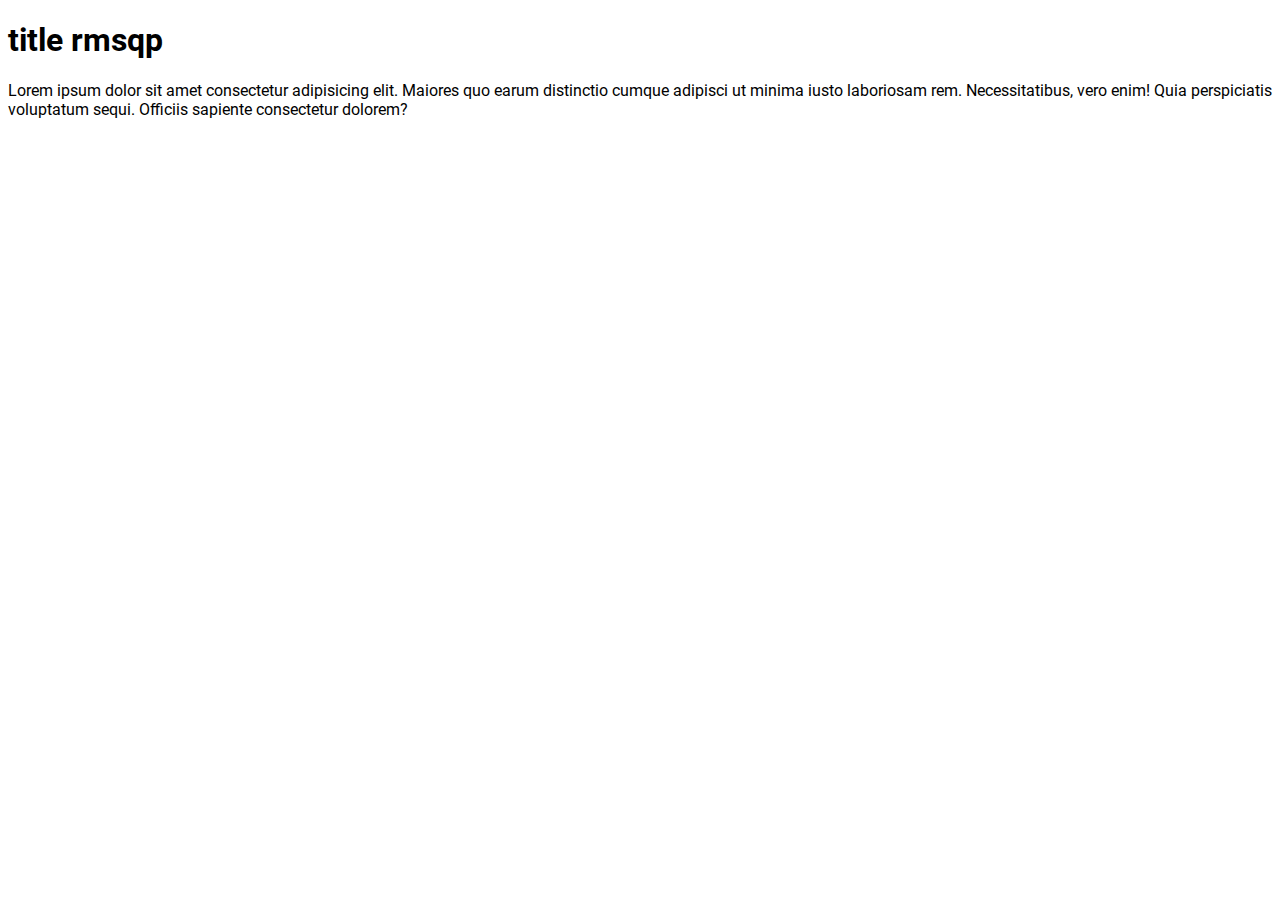
==== commit 6df645e1: "Работа с локальными шрифтами" ====
--- a/index.html
+++ b/index.html
@@ -1,93 +1,19 @@
 <!DOCTYPE html>
-<html lang="ru">
+<html lang="en">
 
 <head>
     <meta charset="UTF-8">
     <meta name="viewport" content="width=device-width, initial-scale=1.0">
-    <title>Module-05-lesson-1</title>
-    <link href="https://fonts.googleapis.com/css2?family=Montserrat:wght@600&family=Roboto+Slab&display=swap"
-        rel="stylesheet">
-    <link rel="stylesheet" href="https://cdnjs.cloudflare.com/ajax/libs/modern-normalize/1.0.0/modern-normalize.min.css"
-        integrity="sha512-ISS7cAi1PEhQ8jnbJpJZMd29NlhNj4AWYyLOSp2CE/CsHxTCu+r+t0D2yoJudVrd0/8fTVPUVDzY5Tvli75u/g=="
-        crossorigin="anonymous" />
+    <title>Document</title>
     <link rel="stylesheet" href="./css/styles.css">
 </head>
 
 <body>
-    <ul class="team-list list">
-        <li class="team-list-item">
-            <a href="#" class="team-list-link-wrapper link">
-                <div class="team-list-img-wrapper">
-                    <img src="./images/teammate-1.jpg" alt="teammate Khalil" class="team-list-item-img">
-                    <p class="overlay">Lorem ipsum, dolor sit amet consectetur adipisicing elit. Quas expedita nostrum
-                        voluptatibus atque, perspiciatis incidunt nisi! Vel inventore iste, molestiae adipisci odio amet
-                        numquam esse quas beatae, ad modi harum. nisi! Vel inventore iste, molestiae adipisci odio amet
-                        numquam esse quas beatae, ad modi harum. nisi! Vel inventore iste, molestiae adipisci odio amet
-                        numquam esse quas beatae, ad modi harum. </p>
-                </div>
-                <div class="team-list-content">
-                    <h3 class="team-list-item-name">Md. Khalil Uddin</h3>
-                    <p class="team-list-item-position">Head of Ideas</p>
-                </div>
-            </a>
-        </li>
-        <li class="team-list-item">
-            <a href="#" class="team-list-link-wrapper link">
-                <div class="team-list-img-wrapper">
-                    <img src="./images/teammate-2.jpg" alt="teammate Rubel" class="team-list-item-img">
-                    <p class="overlay">Lorem ipsum, dolor sit amet consectetur adipisicing elit. Quas expedita nostrum
-                        voluptatibus atque, perspiciatis incidunt nisi! Vel inventore iste, molestiae adipisci odio amet
-                        numquam esse quas beatae, ad modi harum. nisi! Vel inventore iste, molestiae adipisci odio amet
-                        numquam esse quas beatae, ad modi harum. nisi! Vel inventore iste, molestiae adipisci odio amet
-                        numquam esse quas beatae, ad modi harum. </p>
-                </div>
-                <div class="team-list-content">
-                    <h3 class="team-list-item-name">Rubel Miah</h3>
-                    <p class="team-list-item-position">Lead WordPress Developer</p>
-                </div>
-            </a>
-        </li>
-        <li class="team-list-item">
-            <a href="#" class="team-list-link-wrapper link">
-                <div class="team-list-img-wrapper">
-                    <img src="./images/teammate-3.jpg" alt="teammate Shamin" class="team-list-item-img">
-                    <p class="overlay">Lorem ipsum, dolor sit amet consectetur adipisicing elit. Quas expedita nostrum
-                        voluptatibus atque, perspiciatis incidunt nisi! Vel inventore iste, molestiae adipisci odio amet
-                        numquam esse quas beatae, ad modi harum. nisi! Vel inventore iste, molestiae adipisci odio amet
-                        numquam esse quas beatae, ad modi harum. nisi! Vel inventore iste, molestiae adipisci odio amet
-                        numquam esse quas beatae, ad modi harum. </p>
-                </div>
-                <div class="team-list-content">
-                    <h3 class="team-list-item-name">Shamim Mia</h3>
-                    <p class="team-list-item-position">Sr. Web Developer</p>
-                </div>
-            </a>
-        </li>
-        <li class="team-list-item">
-            <a href="#" class="team-list-link-wrapper link">
-                <div class="team-list-img-wrapper">
-                    <img src="./images/teammate-4.jpg" alt="teammate John" class="team-list-item-img">
-                    <div class="overlay">
-                        <h3>Title</h3>
-                        <p class="overlay-text">Lorem ipsum, dolor sit amet consectetur adipisicing elit. Quas expedita
-                            nostrum
-                            voluptatibus atque, perspiciatis incidunt nisi! Vel inventore iste, molestiae adipisci odio
-                            amet
-                            numquam esse quas beatae, ad modi harum. nisi! Vel inventore iste, molestiae adipisci odio
-                            amet
-                            numquam esse quas beatae, ad modi harum. nisi! Vel inventore iste, molestiae adipisci odio
-                            amet
-                            numquam esse quas beatae, ad modi harum. </p>
-                    </div>
-
-                </div>
-                <div class="team-list-content">
-                    <h3 class="team-list-item-name">John Doe</h3>
-                    <p class="team-list-item-position">Front-end Developer</p>
-                </div>
-            </a>
-        </li>
-    </ul>
+    <h1 class="title">title rmsqp</h1>
+    <p class="text">Lorem ipsum dolor sit amet consectetur adipisicing elit. Maiores quo earum distinctio cumque
+        adipisci ut minima
+        iusto laboriosam rem. Necessitatibus, vero enim! Quia perspiciatis voluptatum sequi. Officiis sapiente
+        consectetur dolorem?</p>
 </body>
 
 </html>--- a/css/styles.css
+++ b/css/styles.css
@@ -1,90 +1,31 @@
-h1,
-h2,
-h3,
-h4,
-h5,
-h6,
-p {
-  margin: 0;
+/* roboto-regular - latin_cyrillic */
+@font-face {
+  font-family: "Roboto";
+  font-style: normal;
+  font-weight: 400;
+  src: local(""),
+    url("../fonts/roboto-v27-latin_cyrillic-regular.woff2") format("woff2"),
+    /* Chrome 26+, Opera 23+, Firefox 39+ */
+      url("../fonts/roboto-v27-latin_cyrillic-regular.woff") format("woff"); /* Chrome 6+, Firefox 3.6+, IE 9+, Safari 5.1+ */
 }
 
-ul,
-ol {
-  padding: 0;
-  margin: 0;
+/* roboto-700 - latin_cyrillic */
+@font-face {
+  font-family: "Roboto";
+  font-style: normal;
+  font-weight: 700;
+  src: local(""),
+    url("../fonts/roboto-v27-latin_cyrillic-700.woff2") format("woff2"),
+    /* Chrome 26+, Opera 23+, Firefox 39+ */
+      url("../fonts/roboto-v27-latin_cyrillic-700.woff") format("woff"); /* Chrome 6+, Firefox 3.6+, IE 9+, Safari 5.1+ */
 }
 
-img {
-  display: block;
-  max-width: 100%;
-  height: auto;
+.title {
+  font-family: "Roboto", sans-serif;
+  font-weight: 700;
 }
 
-.list {
-  list-style: none;
+.text {
+  font-family: "Roboto", sans-serif;
+  font-weight: 400;
 }
-
-.link {
-  text-decoration: none;
-}
-
-.team-list {
-  display: flex;
-  justify-content: space-between;
-  width: 1140px;
-  margin: 0 auto;
-}
-
-.team-list-item {
-  text-align: center;
-  width: 263px;
-}
-
-.team-list-content {
-  padding: 20px 30px;
-}
-
-.team-list-item-name {
-  font-family: "Montserrat", sans-serif;
-  font-size: 14px;
-  color: rgb(85, 85, 85);
-  text-transform: uppercase;
-  line-height: 1.714;
-  margin-bottom: 8px;
-}
-
-.team-list-item-position {
-  font-family: "Roboto Slab", serif;
-  font-size: 13px;
-  color: rgb(85, 85, 85);
-  line-height: 1.846;
-}
-
-.team-list-img-wrapper {
-  position: relative;
-  overflow: hidden;
-  perspective: 1000px;
-}
-
-.overlay {
-  position: absolute;
-  top: 0;
-  left: 0;
-  background-color: rgba(255, 99, 71, 0.5);
-  color: #ffffff;
-  padding: 20px;
-  width: 100%;
-  height: 100%;
-  overflow-y: scroll;
-
-  transform: rotateY(90deg);
-  transform-origin: left center;
-  opacity: 0;
-  transition: transform 500ms linear;
-}
-
-.team-list-link-wrapper:hover .overlay,
-.team-list-link-wrapper:focus .overlay {
-  transform: rotateY(0deg);
-  opacity: 1;
-}
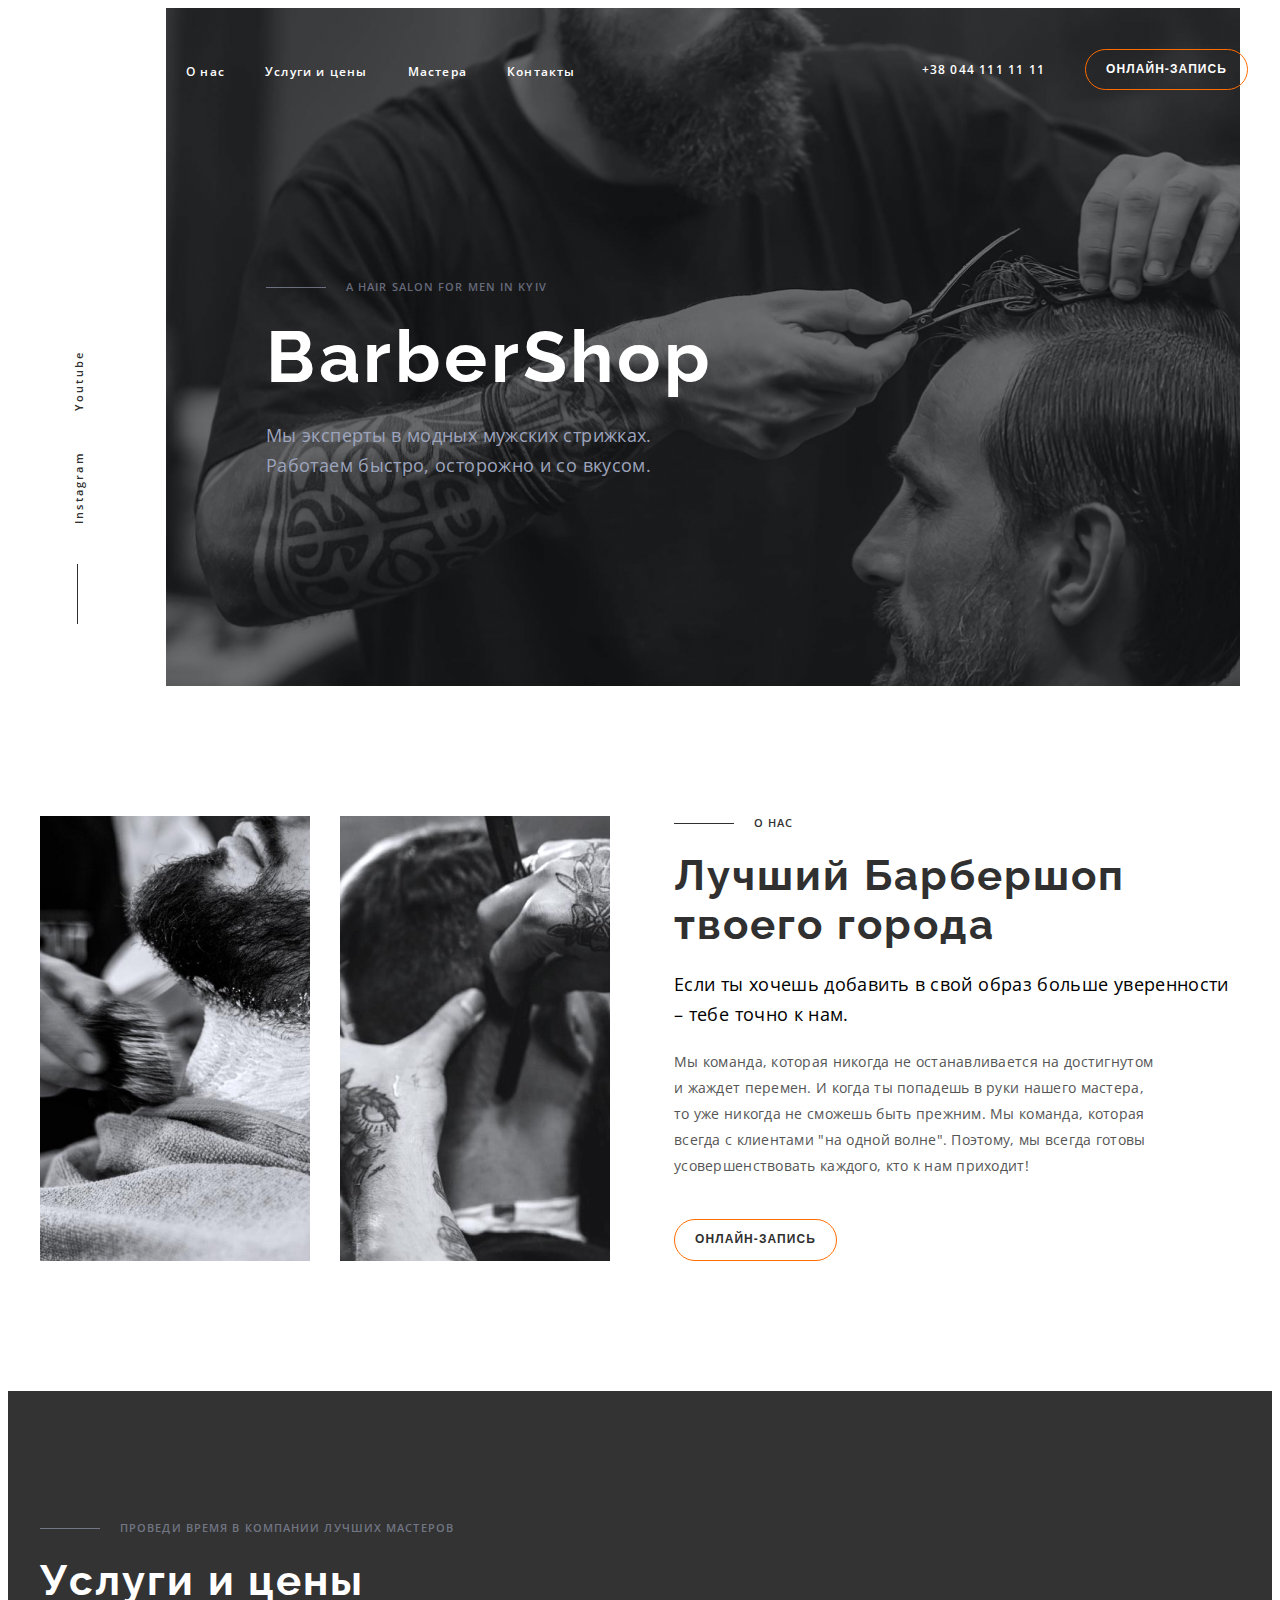
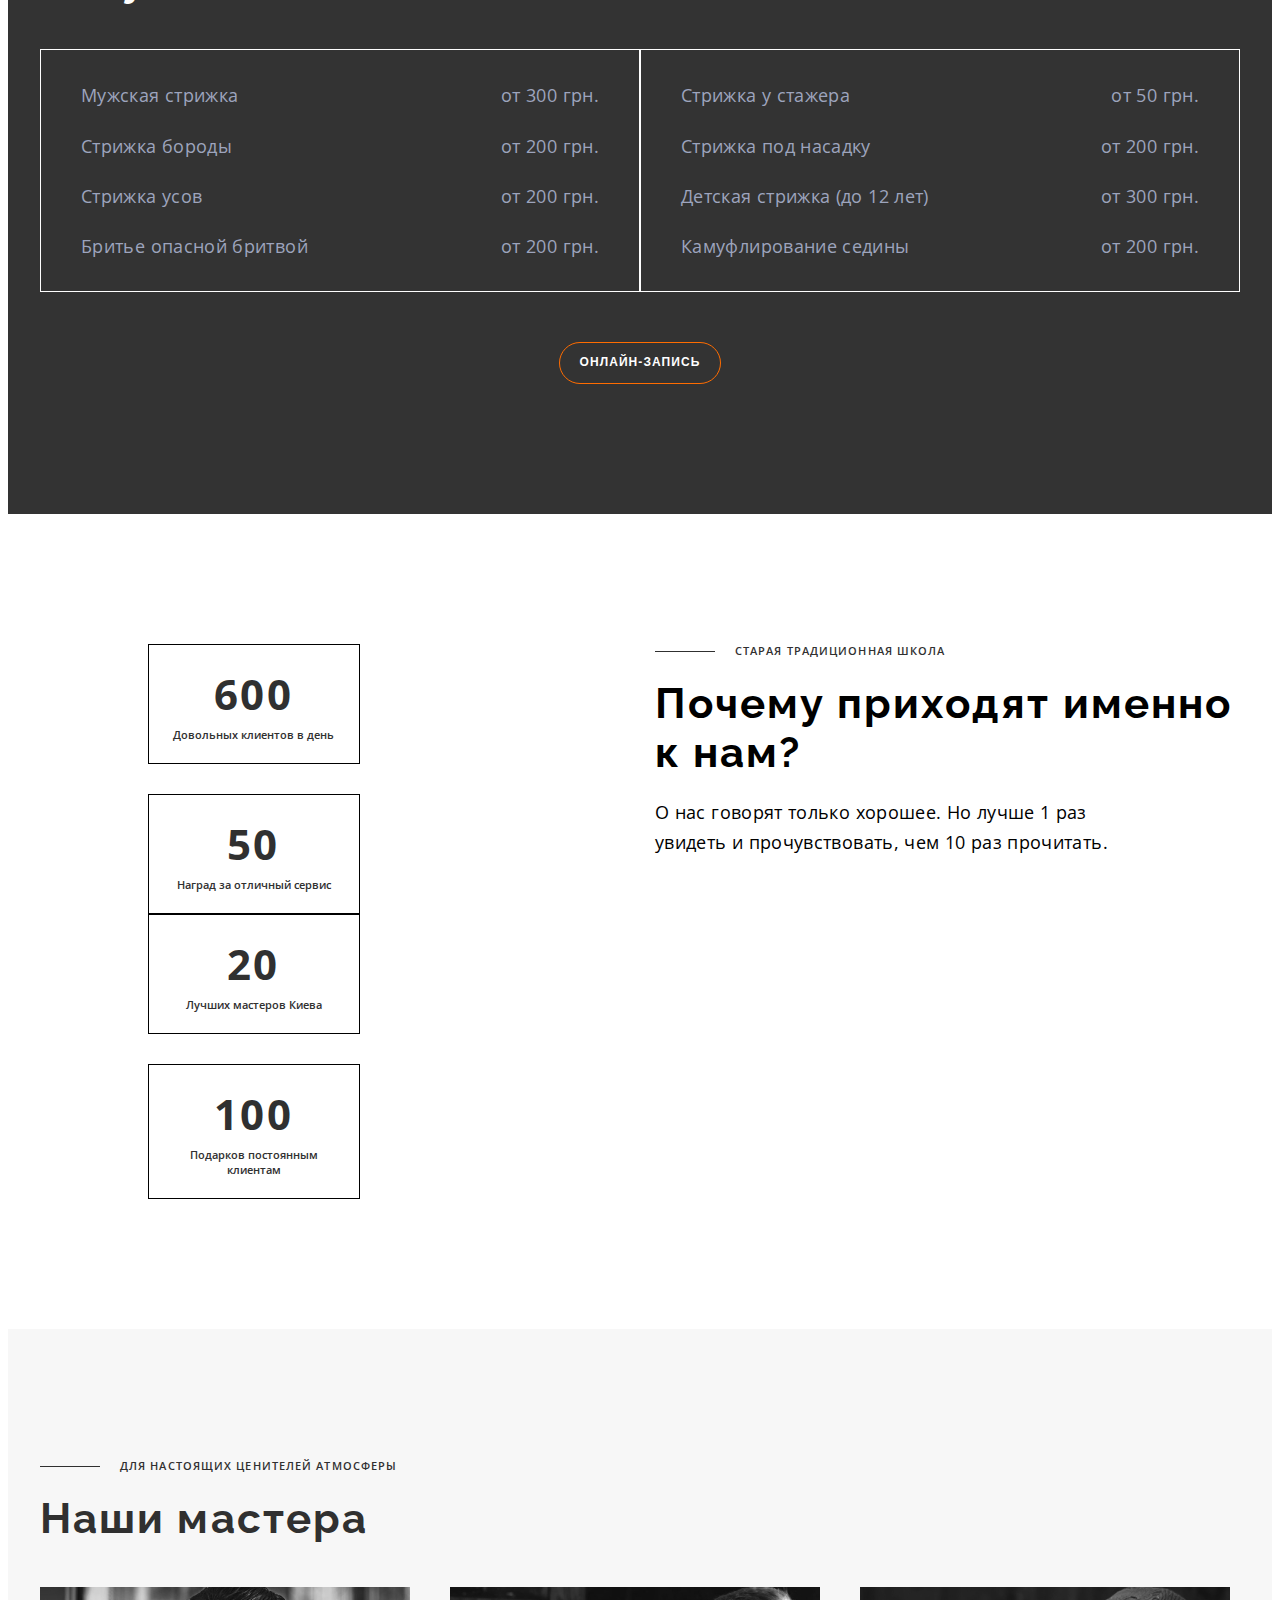
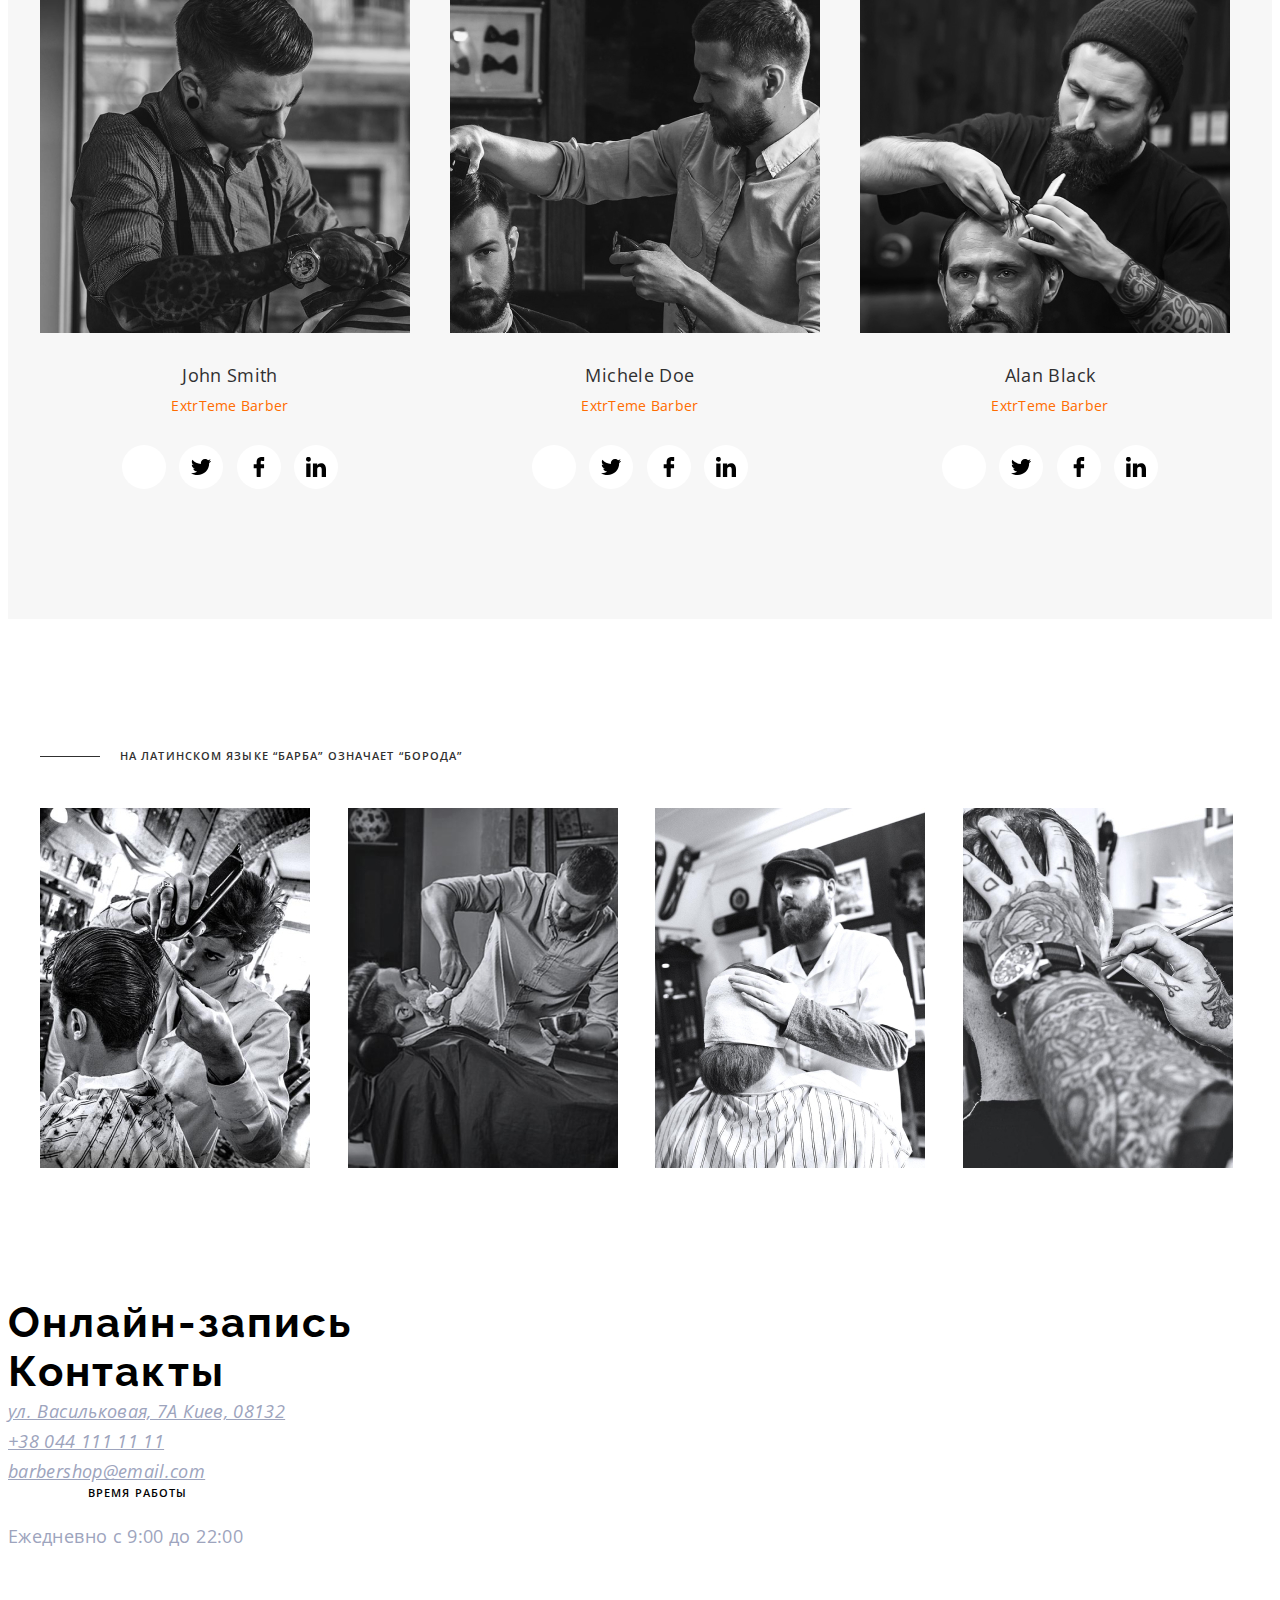
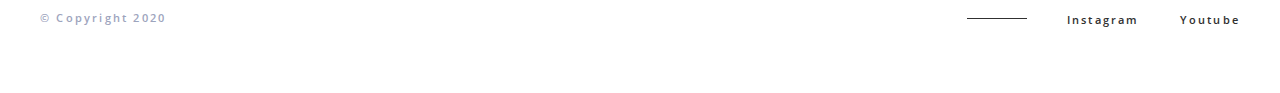
==== commit d5e7972a: "Работа с архитектурой стилей, вложеностями и конкатенациями" ====
--- a/index.html
+++ b/index.html
@@ -1,19 +1,416 @@
 <!DOCTYPE html>
-<html lang="en">
+<html lang="ru">
 
 <head>
     <meta charset="UTF-8">
+    <meta http-equiv="X-UA-Compatible" content="IE=edge">
     <meta name="viewport" content="width=device-width, initial-scale=1.0">
-    <title>Document</title>
-    <link rel="stylesheet" href="./css/styles.css">
+    <title>Barbershop</title>
+    <link rel="preconnect" href="https://fonts.gstatic.com">
+    <link
+        href="https://fonts.googleapis.com/css2?family=Open+Sans:wght@400;600;700&family=Raleway:wght@700&display=swap"
+        rel="stylesheet">
+    <link rel="stylesheet" href="https://cdnjs.cloudflare.com/ajax/libs/modern-normalize/1.0.0/modern-normalize.min.css"
+        integrity="sha512-ISS7cAi1PEhQ8jnbJpJZMd29NlhNj4AWYyLOSp2CE/CsHxTCu+r+t0D2yoJudVrd0/8fTVPUVDzY5Tvli75u/g=="
+        crossorigin="anonymous" />
+    <link rel="stylesheet" href="https://cdnjs.cloudflare.com/ajax/libs/animate.css/4.1.1/animate.min.css" />
+    <link rel="stylesheet" href="./css/main.min.css">
 </head>
 
 <body>
-    <h1 class="title">title rmsqp</h1>
-    <p class="text">Lorem ipsum dolor sit amet consectetur adipisicing elit. Maiores quo earum distinctio cumque
-        adipisci ut minima
-        iusto laboriosam rem. Necessitatibus, vero enim! Quia perspiciatis voluptatum sequi. Officiis sapiente
-        consectetur dolorem?</p>
+    <header class="header">
+        <div class="container">
+            <nav class="navigation">
+                <a class="logo link animate__pulse" href="./">
+                    <svg class="logo-img">
+                        <use href="./images/sprite.svg#logo"></use>
+                    </svg>
+                </a>
+                <ul class="menu list">
+                    <li class="menu-item">
+                        <a class="menu-link link" href="">О нас</a>
+                    </li>
+                    <li class="menu-item">
+                        <a class="menu-link link" href="">Услуги и цены</a>
+                    </li>
+                    <li class="menu-item">
+                        <a class="menu-link link" href="">Мастера</a>
+                    </li>
+                    <li class="menu-item">
+                        <a class="menu-link link" href="">Контакты</a>
+                    </li>
+                </ul>
+            </nav>
+            <a class="tel-link link" href="tel:+380441111111">+38 044 111 11 11</a>
+            <button class="modal-btn" type="button" data-modal-open>онлайн-запись</button>
+        </div>
+    </header>
+    <main>
+        <!-- HERO -->
+        <section class="hero">
+            <div class="container">
+                <div class="hero-left-side">
+                    <ul class="social-links-list list">
+                        <li class="social-links-list-item">
+                            <a class="social-links-list-link link" href="" lang="en">Instagram</a>
+                        </li>
+                        <li class="social-links-list-item">
+                            <a class="social-links-list-link link" href="" lang="en">Youtube</a>
+                        </li>
+                    </ul>
+                </div>
+                <div class="hero-right-side">
+                    <p class="suptitle suptitle-theme-dark" lang="en">A hair salon for men in Kyiv</p>
+                    <h1 class="hero-title" lang="en">BarberShop</h1>
+                    <p class="description description-theme-dark">Мы эксперты в модных мужских стрижках. Работаем
+                        быстро,
+                        осторожно и
+                        со
+                        вкусом.</p>
+                </div>
+            </div>
+        </section>
+
+        <!-- ABOUT US -->
+        <section class="about section">
+            <div class="container">
+                <div class="about-left-side">
+                    <ul class="about-list list">
+                        <li class="about-list-item">
+                            <img class="about-list-img" src="./images/about/about-img-1.jpg"
+                                alt="мастер бреет бороду клиенту" width="270" height="445">
+                        </li>
+                        <li class="about-list-item">
+                            <img class="about-list-img" src="./images/about/about-img-2.jpg"
+                                alt="мастер стрижет клиента" width="270" height="445">
+                        </li>
+                    </ul>
+                </div>
+                <div class="about-right-side">
+                    <p class="suptitle suptitle-theme-light">О НАС</p>
+                    <h2 class="title title-theme-light">Лучший Барбершоп
+                        твоего города</h2>
+                    <p class="description">Если ты хочешь добавить в свой образ больше уверенности – тебе точно к нам.
+                    </p>
+                    <p class="about-text">Мы команда, которая никогда не останавливается на достигнутом
+                        и жаждет перемен. И когда ты попадешь в руки нашего мастера,
+                        то уже никогда не сможешь быть прежним. Мы команда, которая всегда с клиентами "на одной волне".
+                        Поэтому, мы всегда готовы усовершенствовать каждого, кто к нам приходит!</p>
+                    <button class="modal-btn modal-btn-theme-light" type="button">онлайн-запись</button>
+                </div>
+            </div>
+        </section>
+
+        <!-- SERVICES -->
+        <section class="services section">
+            <div class="container">
+                <p class="suptitle suptitle-theme-dark">Проведи время в компании лучших мастеров</p>
+                <h2 class="title title-theme-dark">Услуги и цены</h2>
+                <div class="services-list-wrapper">
+                    <ul class="services-list list">
+                        <li class="services-list-item">
+                            <span class="services-list-name">Мужская стрижка</span><span class="services-list-price">от
+                                300
+                                грн.</span>
+                        </li>
+                        <li class="services-list-item">
+                            <span class="services-list-name">Стрижка бороды</span><span class="services-list-price">от
+                                200
+                                грн.</span>
+                        </li>
+                        <li class="services-list-item">
+                            <span class="services-list-name">Стрижка усов</span><span class="services-list-price">от 200
+                                грн.</span>
+                        </li>
+                        <li class="services-list-item">
+                            <span class="services-list-name">Бритье опасной бритвой</span><span
+                                class="services-list-price">от
+                                200 грн.</span>
+                        </li>
+                    </ul>
+                    <ul class="services-list list">
+                        <li class="services-list-item">
+                            <span class="services-list-name">Cтрижка у стажера</span><span
+                                class="services-list-price">от 50
+                                грн.</span>
+                        </li>
+                        <li class="services-list-item">
+                            <span class="services-list-name">Стрижка под насадку</span><span
+                                class="services-list-price">от
+                                200
+                                грн.</span>
+                        </li>
+                        <li class="services-list-item">
+                            <span class="services-list-name">Детская стрижка (до 12 лет)</span><span
+                                class="services-list-price">от 300 грн.</span>
+                        </li>
+                        <li class="services-list-item">
+                            <span class="services-list-name">Камуфлирование седины</span><span
+                                class="services-list-price">от
+                                200 грн.</span>
+                        </li>
+                    </ul>
+                </div>
+                <button class="modal-btn" type="button">онлайн-запись</button>
+            </div>
+        </section>
+
+        <!-- ADVANTEGES -->
+        <section class="advantages section">
+            <div class="container">
+                <div class="advantages-left-side">
+                    <ul class="advantages-list list">
+                        <li class="advantages-list-item">
+                            <p class="advantages-list-count">600</p>
+                            <p class="advantages-list-desc">Довольных клиентов в день</p>
+                        </li>
+                        <li class="advantages-list-item">
+                            <p class="advantages-list-count">50</p>
+                            <p class="advantages-list-desc">Наград за отличный сервис </p>
+                        </li>
+                        <li class="advantages-list-item">
+                            <p class="advantages-list-count">20</p>
+                            <p class="advantages-list-desc">Лучших мастеров Киева </p>
+                        </li>
+                        <li class="advantages-list-item">
+                            <p class="advantages-list-count">100</p>
+                            <p class="advantages-list-desc">Подарков постоянным клиентам</p>
+                        </li>
+                    </ul>
+                </div>
+                <div class="advantages-right-side">
+                    <p class="suptitle suptitle-theme-light">старая традиционная школа</p>
+                    <h2 class="title">Почему приходят именно к нам?</h2>
+                    <p class="description">О нас говорят только хорошее. Но лучше 1 раз увидеть и прочувствовать, чем 10
+                        раз
+                        прочитать. </p>
+                </div>
+            </div>
+        </section>
+
+        <!-- MASTERS -->
+        <section class="masters section">
+            <div class="container">
+                <p class="suptitle suptitle-theme-light">для настоящих ценителей атмосферы</p>
+                <h2 class="title title-theme-light">Наши мастера</h2>
+                <ul class="masters-list list">
+                    <li class="masters-list-item">
+                        <img class="masters-list-img" src="./images/masters/john.jpg" alt="мастер стрижет клиента"
+                            width="370" height="346">
+                        <div class="masters-list-content">
+                            <h3 class="masters-list-name" lang="en">John Smith</h3>
+                            <p class="masters-list-position" lang="en">ExtrTeme Barber</p>
+                            <ul class="social-list list">
+                                <li class="social-list-item">
+                                    <a href="" class="social-list-link link">
+                                        <svg class="social-list-icon">
+                                            <use href="./images/sprite.svg#instagram"></use>
+                                        </svg>
+                                    </a>
+                                </li>
+                                <li class="social-list-item">
+                                    <a href="" class="social-list-link link">
+                                        <svg class="social-list-icon">
+                                            <use href="./images/sprite.svg#twitter"></use>
+                                        </svg>
+                                    </a>
+                                </li>
+                                <li class="social-list-item">
+                                    <a href="" class="social-list-link link">
+                                        <svg class="social-list-icon">
+                                            <use href="./images/sprite.svg#facebook"></use>
+                                        </svg>
+                                    </a>
+                                </li>
+                                <li class="social-list-item">
+                                    <a href="" class="social-list-link link">
+                                        <svg class="social-list-icon">
+                                            <use href="./images/sprite.svg#linkedin"></use>
+                                        </svg>
+                                    </a>
+                                </li>
+                            </ul>
+                        </div>
+                    </li>
+                    <li class="masters-list-item">
+                        <img class="masters-list-img" src="./images/masters/michele.jpg" alt="мастер стрижет клиента"
+                            width="370" height="346">
+                        <div class="masters-list-content">
+                            <h3 class="masters-list-name" lang="en">Michele Doe</h3>
+                            <p class="masters-list-position" lang="en">ExtrTeme Barber</p>
+                            <ul class="social-list list">
+                                <li class="social-list-item">
+                                    <a href="" class="social-list-link link">
+                                        <svg class="social-list-icon">
+                                            <use href="./images/sprite.svg#instagram"></use>
+                                        </svg>
+                                    </a>
+                                </li>
+                                <li class="social-list-item">
+                                    <a href="" class="social-list-link link">
+                                        <svg class="social-list-icon">
+                                            <use href="./images/sprite.svg#twitter"></use>
+                                        </svg>
+                                    </a>
+                                </li>
+                                <li class="social-list-item">
+                                    <a href="" class="social-list-link link">
+                                        <svg class="social-list-icon">
+                                            <use href="./images/sprite.svg#facebook"></use>
+                                        </svg>
+                                    </a>
+                                </li>
+                                <li class="social-list-item">
+                                    <a href="" class="social-list-link link">
+                                        <svg class="social-list-icon">
+                                            <use href="./images/sprite.svg#linkedin"></use>
+                                        </svg>
+                                    </a>
+                                </li>
+                            </ul>
+                        </div>
+                    </li>
+                    <li class="masters-list-item">
+                        <img class="masters-list-img" src="./images/masters/alan.jpg" alt="мастер стрижет клиента"
+                            width="370" height="346">
+                        <div class="masters-list-content">
+                            <h3 class="masters-list-name" lang="en">Alan Black</h3>
+                            <p class="masters-list-position" lang="en">ExtrTeme Barber</p>
+                            <ul class="social-list list">
+                                <li class="social-list-item">
+                                    <a href="" class="social-list-link link">
+                                        <svg class="social-list-icon">
+                                            <use href="./images/sprite.svg#instagram"></use>
+                                        </svg>
+                                    </a>
+                                </li>
+                                <li class="social-list-item">
+                                    <a href="" class="social-list-link link">
+                                        <svg class="social-list-icon">
+                                            <use href="./images/sprite.svg#twitter"></use>
+                                        </svg>
+                                    </a>
+                                </li>
+                                <li class="social-list-item">
+                                    <a href="" class="social-list-link link">
+                                        <svg class="social-list-icon">
+                                            <use href="./images/sprite.svg#facebook"></use>
+                                        </svg>
+                                    </a>
+                                </li>
+                                <li class="social-list-item">
+                                    <a href="" class="social-list-link link">
+                                        <svg class="social-list-icon">
+                                            <use href="./images/sprite.svg#linkedin"></use>
+                                        </svg>
+                                    </a>
+                                </li>
+                            </ul>
+                        </div>
+                    </li>
+                </ul>
+            </div>
+        </section>
+
+        <!-- GALLERY -->
+        <section class="gallery section">
+            <div class="container">
+                <h2 class="visually-hidden">Галерея работ</h2>
+                <p class="suptitle suptitle-theme-light">На латинском языке “барба” означает “борода”</p>
+                <ul class="gallery-list list">
+                    <li class="gallery-list-item">
+                        <img class="gallery-list-img" src="./images/gallery/gallery-img-1.jpg"
+                            alt="мастер стрижет клиента" width="270" height="360">
+                    </li>
+                    <li class="gallery-list-item">
+                        <img class="gallery-list-img" src="./images/gallery/gallery-img-2.jpg"
+                            alt="мастрер бреет клиента" width="270" height="360">
+                    </li>
+                    <li class="gallery-list-item">
+                        <img class="gallery-list-img" src="./images/gallery/gallery-img-3.jpg"
+                            alt="мастер распаривает лицо клиенту" width="270" height="360">
+                    </li>
+                    <li class="gallery-list-item">
+                        <img class="gallery-list-img" src="./images/gallery/gallery-img-4.jpg"
+                            alt="мастер стрижет клиента" width="270" height="360">
+                    </li>
+                </ul>
+            </div>
+        </section>
+
+        <!-- ONLINE FORM -->
+        <section class="contact-form-section">
+            <h2 class="title">Онлайн-запись</h2>
+        </section>
+
+        <!-- CONTACT INFORMATION -->
+        <section class="contact-info">
+            <h2 class="title">Контакты</h2>
+            <address>
+                <ul class="contact-list">
+                    <li class="contact-list-item">
+                        <a class="contact-list-link" href="https://goo.gl/maps/whEEYvEtXkniw2WP7" target="_blank">ул.
+                            Васильковая, 7А
+                            Киев, 08132</a>
+                    </li>
+                    <li class="contact-list-item">
+                        <a class="contact-list-link" href="tel:+380441111111">+38 044 111 11 11</a>
+                    </li>
+                    <li class="contact-list-item">
+                        <a class="contact-list-link" href="mailto:barbershop@email.com">barbershop@email.com</a>
+                    </li>
+                </ul>
+            </address>
+            <p class="suptitle">время работы</p>
+            <p class="contact-info-date">Ежедневно с 9:00 до 22:00</p>
+        </section>
+    </main>
+    <footer class="footer">
+        <div class="container">
+            <p class="copyright">&copy; Copyright 2020</p>
+            <ul class="social-links-list list">
+                <li class="social-links-list-item">
+                    <a class="social-links-list-link link" href="" lang="en">Instagram</a>
+                </li>
+                <li class="social-links-list-item">
+                    <a class="social-links-list-link link" href="" lang="en">Youtube</a>
+                </li>
+            </ul>
+        </div>
+    </footer>
+
+    <div class="backdrop is-hidden" data-modal>
+        <div class="modal">
+            <button class="close-btn" type="button" data-modal-close>X</button>
+            <form action="#" class="modal-form">
+                <b class="modal-head">Оставьте свои данные, мы вам перезвоним</b>
+                <label class="modal-form-field">
+                    Имя*
+                    <span class="modal-form-input-wrapper">
+                        <input type="text" class="modal-form-input" name="user-name" required>
+                        <span class="modal-form-icon"></span>
+                    </span>
+                </label>
+                <label class="modal-form-field">
+                    Телефон*
+                    <div class="modal-form-input-wrapper">
+                        <input type="tel" class="modal-form-input" name="user-phone" required>
+                        <span class="modal-form-icon"></span>
+                    </div>
+                </label>
+                <label class="modal-form-field">
+                    Комментарий
+                    <textarea name="user-message" class="modal-form-message" placeholder="Введите текст"></textarea>
+                </label>
+                <input type="checkbox" name="user-policy" id="user-policy" class="modal-form-term visually-hidden">
+                <label for="user-policy" class="modal-form-term-desc">Соглашаюсь с рассылкой и принимаю &nbsp; <a
+                        class="modal-form-term-link" href="">Условия договора</a></label>
+                <button type="submit" class="modal-form-btn">отправить</button>
+            </form>
+        </div>
+    </div>
+
+    <script src="./js/modal.js"></script>
 </body>
 
 </html>--- a/css/main.min.css
+++ b/css/main.min.css
@@ -0,0 +1,2 @@
+:root{--main-font: "Open Sans", sans-serif;--secondary-font: "Raleway", sans-serif;--accent-color: #ff6c00}.visually-hidden{position:absolute !important;clip:rect(1px 1px 1px 1px);clip:rect(1px, 1px, 1px, 1px);padding:0 !important;border:0 !important;height:1px !important;width:1px !important;overflow:hidden}body{font-family:var(--main-font)}h1,h2,h3,h4,h5,h6,p{margin:0}ul,ol{margin:0;padding:0}img{display:block}.list{list-style:none}.link{text-decoration:none}.container{width:1200px;padding-left:15px;padding-right:15px;margin-left:auto;margin-right:auto}.hero .container,.about .container,.advantages .container{display:flex}.header .container,.footer .container{display:flex;align-items:center}.section{padding-top:130px;padding-bottom:130px}.modal-btn{padding:12px 20px;border:1px solid #ff6c00;border-radius:25px;font-weight:600;font-size:12px;line-height:1.33;letter-spacing:0.09em;text-transform:uppercase;background-color:transparent;color:#ffffff;cursor:pointer;transition:all 250ms linear}.modal-btn:hover,.modal-btn:focus{background-color:var(--accent-color);color:#ffffff}.services .modal-btn{display:block;margin:0 auto}.modal-btn-theme-light{color:#303030}.social-links-list{display:flex;align-items:center}.social-links-list::before{display:block;content:"";width:60px;height:1px;background-color:#303030;flex-shrink:0;margin-right:40px}.footer .social-links-list{margin-left:auto}.hero-left-side .social-links-list{transform:rotate(-90deg);transform-origin:left top}.social-links-list-item:not(:last-child){margin-right:40px}.social-links-list-link{font-weight:600;font-size:11px;line-height:1.36;letter-spacing:0.2em;color:#303030;transition:color 250ms linear}.social-links-list-link:hover,.social-links-list-link:focus{color:var(--accent-color)}.suptitle{display:flex;align-items:center;font-weight:600;font-size:11px;line-height:1.36;letter-spacing:0.1em;text-transform:uppercase;margin-bottom:20px}.suptitle::before{display:inline-block;content:"";width:60px;height:1px;margin-right:20px}.gallery .suptitle{margin-bottom:44px}.suptitle-theme-dark{color:rgba(157,164,189,0.6)}.suptitle-theme-dark::before{background-color:rgba(157,164,189,0.6)}.suptitle-theme-light{color:#303030}.suptitle-theme-light::before{background-color:#303030}.description{font-weight:400;font-size:18px;line-height:1.67;letter-spacing:0.02em}.about .description{margin-bottom:20px}.advantages .description{max-width:464px}.hero .description{max-width:400px}.description-theme-dark{color:#9da4bd}.description-theme-light{color:#555555}.title{font-family:var(--secondary-font);font-weight:700;font-size:42px;line-height:1.17;letter-spacing:0.05em}.about .title,.advantages .title{margin-bottom:20px}.masters .title,.services .title{margin-bottom:44px}.title-theme-dark{color:#ffffff}.title-theme-light{color:#303030}.social-list{display:flex;justify-content:space-between}.social-list-link{display:flex;justify-content:center;align-items:center;width:44px;height:44px;border-radius:50%;background-color:#ffffff;transition:background-color 250ms linear}.social-list-link:hover,.social-list-link:focus{background-color:#000000}.social-list-icon{width:20px;height:20px;transition:fill 250ms linear}.social-list-link:hover .social-list-icon,.social-list-link:focus .social-list-icon{fill:var(--accent-color)}.backdrop{position:fixed;top:0;left:0;width:100vw;height:100vh;background-color:rgba(0,0,0,0.2);transition:all 500ms linear}.is-hidden{opacity:0;visibility:hidden;pointer-events:none}.modal{position:absolute;left:50%;top:50%;transform:translate(-50%, -50%);width:528px;height:580px;background-color:#ffffff;padding:40px}.close-btn{position:absolute;top:8px;right:8px;width:30px;height:30px;background-color:transparent;border-radius:50%;border:1px solid rgba(0,0,0,0.1);cursor:pointer}.modal-form{display:flex;flex-direction:column}.modal-head{text-align:center}.modal-form-input-wrapper{display:block;position:relative}.modal-form-input{width:100%;height:40px;border:1px solid rgba(33,33,33,0.2);border-radius:4px;padding-left:42px;transition:border-color 250ms linear}.modal-form-input:focus{outline:none;border-color:var(--accent-color)}.modal-form-icon{position:absolute;top:50%;left:12px;transform:translateY(-50%);display:block;width:18px;height:18px;background-color:teal;transition:background-color 250ms linear}.modal-form-input:focus+.modal-form-icon{background-color:var(--accent-color)}.modal-form-message{width:100%;height:120px;border:1px solid rgba(33,33,33,0.2);border-radius:4px;resize:none;padding:12px 16px}.modal-form-message::placeholder{color:rgba(117,117,117,0.5)}.modal-form-term-desc{display:flex;align-items:center;font-size:12px}.modal-form-term-desc::before{display:inline-block;content:"";width:16px;height:16px;outline:1px solid #000000;margin-right:10px;cursor:pointer}.modal-form-term:checked+.modal-form-term-desc::before{background-color:var(--accent-color);border:4px solid #ffffff}.modal-form-term:focus+.modal-form-term-desc::before{box-shadow:0 0 0 2px blue}.modal-form-btn{align-self:center}.header{position:absolute;width:100%;padding-top:32px;padding-bottom:32px}.navigation{display:flex;align-items:center}.logo{animation-duration:1000ms;animation-iteration-count:2}.logo-img{width:68px;height:54px}.menu{display:flex}.menu-item:not(:last-child){margin-right:40px}.menu-link,.tel-link{font-weight:600;font-size:12px;line-height:1.33;letter-spacing:0.1em;color:#ffffff;transition:color 250ms linear}.menu-link:hover,.menu-link:focus,.tel-link:hover,.tel-link:focus{color:var(--accent-color)}.tel-link{margin-left:auto;margin-right:40px}.logo{margin-right:70px}.hero-left-side{display:flex;align-items:flex-end;padding-left:26px;padding-bottom:40px;width:100px}.hero-right-side{padding-top:272px;padding-bottom:206px;padding-left:100px;flex-grow:1;background-color:#333;background-image:linear-gradient(rgba(25,28,38,0.2), rgba(25,28,38,0.2)),url("../images/hero/bg.jpg");background-repeat:no-repeat;background-size:cover}.hero-title{font-family:var(--secondary-font);font-weight:700;font-size:72px;line-height:1.18;letter-spacing:0.05em;margin-bottom:20px;color:#ffffff}.about-left-side{margin-right:64px}.about-list{display:flex}.about-list-item:not(:last-child){margin-right:30px}.about-text{max-width:480px;font-weight:400;font-size:14px;line-height:1.86;letter-spacing:0.02em;color:#555555;margin-bottom:40px}.services{background-color:#333}.services-list-wrapper{display:flex;margin-bottom:50px}.services-list{width:50%;padding:30px 40px;border:1px solid #fff}.services-list-item{display:flex;justify-content:space-between}.services-list-item:not(:last-child){margin-bottom:20px}.services-list-name,.services-list-price{font-weight:400;font-size:18px;line-height:1.67;letter-spacing:0.02em;color:#9da4bd}.advantages-left-side,.advantages-right-side{width:calc(100% / 2 - 15px)}.advantages-left-side{margin-right:30px}.advantages-list{display:flex;flex-wrap:wrap;align-items:flex-start;width:370px;margin:0 auto}.advantages-list-item{width:170px;padding:20px;border:1px solid #000}.advantages-list-item:nth-child(odd){margin-right:30px}.advantages-list-item:nth-child(even){margin-top:30px}.advantages-list-count{font-weight:700;font-size:42px;line-height:1.36;text-align:center;letter-spacing:0.05em;color:#303030;margin-bottom:6px}.advantages-list-desc{font-weight:600;font-size:11px;line-height:1.36;text-align:center;color:#303030}.masters{background-color:#f7f7f7}.masters-list{display:flex;flex-wrap:wrap;margin-left:-30px;margin-top:-30px}.masters-list-item{flex-basis:calc((100% - 90px) / 3);margin-left:30px;margin-top:30px}.masters-list-content{padding-top:30px;padding-left:82px;padding-right:82px}.masters-list-name{font-weight:400;font-size:18px;line-height:1.39;text-align:center;letter-spacing:0.02em;color:#303030;margin-bottom:8px}.masters-list-position{font-weight:400;font-size:14px;line-height:1.36;text-align:center;letter-spacing:0.02em;color:var(--accent-color);margin-bottom:30px}.gallery-list{display:flex;flex-wrap:wrap;margin-left:-30px;margin-top:-30px}.gallery-list-item{width:500px;flex-basis:calc((100% - 120px) / 4);margin-left:30px;margin-top:30px}.contact-list-link{font-weight:400;font-size:18px;line-height:1.67;letter-spacing:0.02em;color:#9da4bd}.contact-info-date{font-weight:400;font-size:18px;line-height:1.67;letter-spacing:0.02em;color:#9da4bd}.footer{padding-top:56px;padding-bottom:56px}.copyright{font-weight:600;font-size:11px;line-height:1.36;letter-spacing:0.2em;color:#9da4bd}
+/*# sourceMappingURL=main.min.css.map */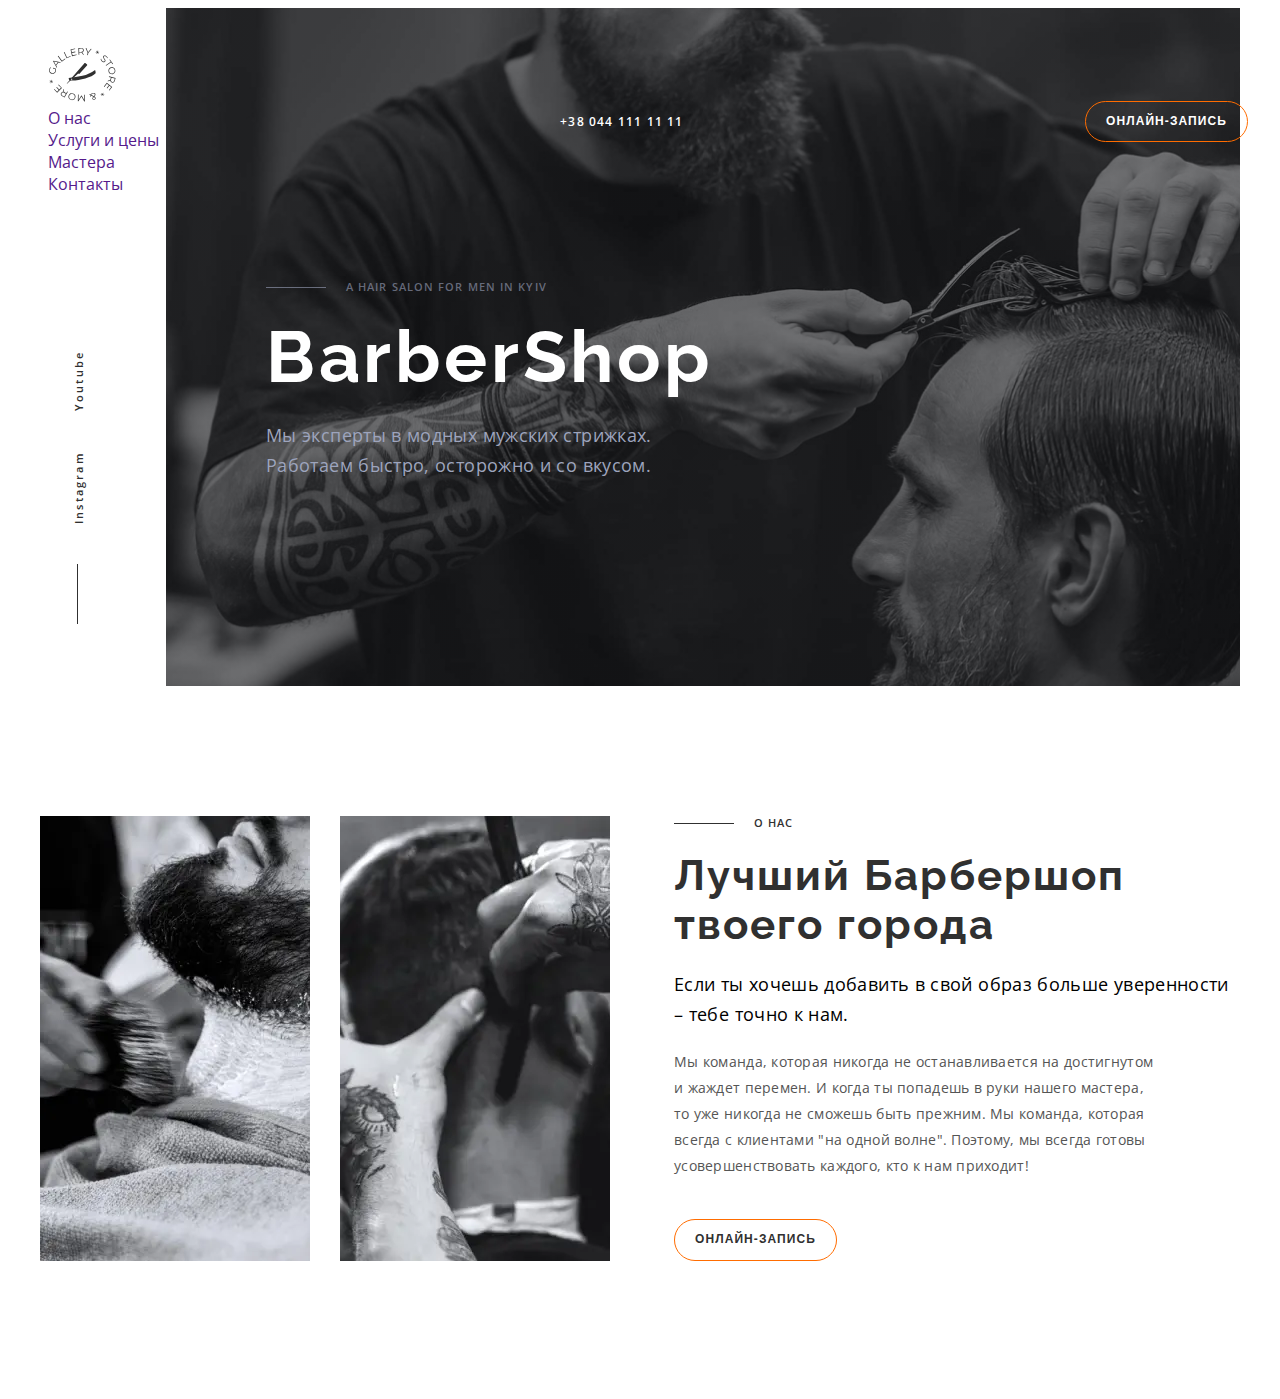
==== commit 4696b3e3: "Добавлен адаптив на header, hero и about" ====
--- a/index.html
+++ b/index.html
@@ -19,30 +19,56 @@
 
 <body>
     <header class="header">
-        <div class="container">
-            <nav class="navigation">
-                <a class="logo link animate__pulse" href="./">
-                    <svg class="logo-img">
+        <div class="container header__container">
+            <nav class="navigation header__navigation">
+                <a class="logo header__logo link animate__pulse" href="./">
+                    <svg class="logo__img">
                         <use href="./images/sprite.svg#logo"></use>
                     </svg>
                 </a>
-                <ul class="menu list">
-                    <li class="menu-item">
-                        <a class="menu-link link" href="">О нас</a>
-                    </li>
-                    <li class="menu-item">
-                        <a class="menu-link link" href="">Услуги и цены</a>
-                    </li>
-                    <li class="menu-item">
-                        <a class="menu-link link" href="">Мастера</a>
-                    </li>
-                    <li class="menu-item">
-                        <a class="menu-link link" href="">Контакты</a>
+                <ul class="menu header__menu list">
+                    <li class="menu__item">
+                        <a class="menu__link link" href="">О нас</a>
+                    </li>
+                    <li class="menu__item">
+                        <a class="menu__link link" href="">Услуги и цены</a>
+                    </li>
+                    <li class="menu__item">
+                        <a class="menu__link link" href="">Мастера</a>
+                    </li>
+                    <li class="menu__item">
+                        <a class="menu__link link" href="">Контакты</a>
                     </li>
                 </ul>
             </nav>
-            <a class="tel-link link" href="tel:+380441111111">+38 044 111 11 11</a>
-            <button class="modal-btn" type="button" data-modal-open>онлайн-запись</button>
+            <button type="button" class="header__mobile-menu-btn" data-menu-button>
+                <svg class="header__mobile-menu-icon">
+                    <use href="./images/sprite.svg#burger-icon"></use>
+                </svg>
+            </button>
+            <a class="tel-link header__tel-link link" href="tel:+380441111111">+38 044 111 11 11</a>
+            <button class="modal-btn header__modal-btn" type="button" data-modal-open>онлайн-запись</button>
+        </div>
+        <div class="mobile-menu" data-menu>
+            <button class="mobile-menu__close" data-menu-close>
+                <svg class="mobile-menu__close-icon">
+                    <use href="./images/sprite.svg#close-icon"></use>
+                </svg>
+            </button>
+            <ul class="mobile-menu__list list">
+                <li class="mobile-menu__item">
+                    <a href="" class="mobile-menu__link link">О нас</a>
+                </li>
+                <li class="mobile-menu__item">
+                    <a href="" class="mobile-menu__link link">Услуги и цены</a>
+                </li>
+                <li class="mobile-menu__item">
+                    <a href="" class="mobile-menu__link link">Мастера</a>
+                </li>
+                <li class="mobile-menu__item">
+                    <a href="" class="mobile-menu__link link">Контакты</a>
+                </li>
+            </ul>
         </div>
     </header>
     <main>
@@ -77,12 +103,44 @@
                 <div class="about-left-side">
                     <ul class="about-list list">
                         <li class="about-list-item">
-                            <img class="about-list-img" src="./images/about/about-img-1.jpg"
-                                alt="мастер бреет бороду клиенту" width="270" height="445">
+                            <picture>
+                                <source
+                                    srcset="./images/about/about-img-1-desktop.webp 1x, ./images/about/about-img-1-desktop@2x.webp 2x"
+                                    media="(min-width: 1200px)" type="image/webp">
+                                <source
+                                    srcset="./images/about/about-img-1-desktop.jpg 1x, ./images/about/about-img-1-desktop@2x.jpg 2x"
+                                    media="(min-width: 1200px)">
+
+                                <source
+                                    srcset="./images/about/about-img-1-tablet.webp 1x, ./images/about/about-img-1-tablet@2x.webp 2x"
+                                    media="(min-width: 768px)" type="image/webp">
+                                <source
+                                    srcset="./images/about/about-img-1-tablet.jpg 1x, ./images/about/about-img-1-tablet@2x.jpg 2x"
+                                    media="(min-width: 768px)">
+
+                                <img class="about-list-img" src="./images/about/about-img-1-tablet.jpg"
+                                    alt="мастер бреет бороду клиенту">
+                            </picture>
                         </li>
                         <li class="about-list-item">
-                            <img class="about-list-img" src="./images/about/about-img-2.jpg"
-                                alt="мастер стрижет клиента" width="270" height="445">
+                            <picture>
+                                <source
+                                    srcset="./images/about/about-img-2-desktop.webp 1x, ./images/about/about-img-2-desktop@2x.webp 2x"
+                                    media="(min-width: 1200px)" type="image/webp">
+                                <source
+                                    srcset="./images/about/about-img-2-desktop.jpg 1x, ./images/about/about-img-2-desktop@2x.jpg 2x"
+                                    media="(min-width: 1200px)">
+
+                                <source
+                                    srcset="./images/about/about-img-2-tablet.webp 1x, ./images/about/about-img-2-tablet@2x.webp 2x"
+                                    media="(min-width: 768px)" type="image/webp">
+                                <source
+                                    srcset="./images/about/about-img-2-tablet.jpg 1x, ./images/about/about-img-2-tablet@2x.jpg 2x"
+                                    media="(min-width: 768px)">
+
+                                <img class="about-list-img" src="./images/about/about-img-2-tablet.jpg"
+                                    alt="мастер стрижет клиента">
+                            </picture>
                         </li>
                     </ul>
                 </div>
@@ -102,7 +160,7 @@
         </section>
 
         <!-- SERVICES -->
-        <section class="services section">
+        <!-- <section class="services section">
             <div class="container">
                 <p class="suptitle suptitle-theme-dark">Проведи время в компании лучших мастеров</p>
                 <h2 class="title title-theme-dark">Услуги и цены</h2>
@@ -153,10 +211,10 @@
                 </div>
                 <button class="modal-btn" type="button">онлайн-запись</button>
             </div>
-        </section>
+        </section> -->
 
         <!-- ADVANTEGES -->
-        <section class="advantages section">
+        <!-- <section class="advantages section">
             <div class="container">
                 <div class="advantages-left-side">
                     <ul class="advantages-list list">
@@ -186,10 +244,10 @@
                         прочитать. </p>
                 </div>
             </div>
-        </section>
+        </section> -->
 
         <!-- MASTERS -->
-        <section class="masters section">
+        <!-- <section class="masters section">
             <div class="container">
                 <p class="suptitle suptitle-theme-light">для настоящих ценителей атмосферы</p>
                 <h2 class="title title-theme-light">Наши мастера</h2>
@@ -310,10 +368,10 @@
                     </li>
                 </ul>
             </div>
-        </section>
+        </section> -->
 
         <!-- GALLERY -->
-        <section class="gallery section">
+        <!-- <section class="gallery section">
             <div class="container">
                 <h2 class="visually-hidden">Галерея работ</h2>
                 <p class="suptitle suptitle-theme-light">На латинском языке “барба” означает “борода”</p>
@@ -336,15 +394,15 @@
                     </li>
                 </ul>
             </div>
-        </section>
+        </section> -->
 
         <!-- ONLINE FORM -->
-        <section class="contact-form-section">
+        <!-- <section class="contact-form-section">
             <h2 class="title">Онлайн-запись</h2>
-        </section>
+        </section> -->
 
         <!-- CONTACT INFORMATION -->
-        <section class="contact-info">
+        <!-- <section class="contact-info">
             <h2 class="title">Контакты</h2>
             <address>
                 <ul class="contact-list">
@@ -363,9 +421,9 @@
             </address>
             <p class="suptitle">время работы</p>
             <p class="contact-info-date">Ежедневно с 9:00 до 22:00</p>
-        </section>
+        </section> -->
     </main>
-    <footer class="footer">
+    <!-- <footer class="footer">
         <div class="container">
             <p class="copyright">&copy; Copyright 2020</p>
             <ul class="social-links-list list">
@@ -377,9 +435,9 @@
                 </li>
             </ul>
         </div>
-    </footer>
-
-    <div class="backdrop is-hidden" data-modal>
+    </footer> -->
+
+    <!-- <div class="backdrop is-hidden" data-modal>
         <div class="modal">
             <button class="close-btn" type="button" data-modal-close>X</button>
             <form action="#" class="modal-form">
@@ -408,9 +466,10 @@
                 <button type="submit" class="modal-form-btn">отправить</button>
             </form>
         </div>
-    </div>
-
-    <script src="./js/modal.js"></script>
+    </div> -->
+
+    <!-- <script src="./js/modal.js"></script> -->
+    <script src="./js/menu.js"></script>
 </body>
 
 </html>--- a/css/main.min.css
+++ b/css/main.min.css
@@ -1,2 +1,2 @@
-:root{--main-font: "Open Sans", sans-serif;--secondary-font: "Raleway", sans-serif;--accent-color: #ff6c00}.visually-hidden{position:absolute !important;clip:rect(1px 1px 1px 1px);clip:rect(1px, 1px, 1px, 1px);padding:0 !important;border:0 !important;height:1px !important;width:1px !important;overflow:hidden}body{font-family:var(--main-font)}h1,h2,h3,h4,h5,h6,p{margin:0}ul,ol{margin:0;padding:0}img{display:block}.list{list-style:none}.link{text-decoration:none}.container{width:1200px;padding-left:15px;padding-right:15px;margin-left:auto;margin-right:auto}.hero .container,.about .container,.advantages .container{display:flex}.header .container,.footer .container{display:flex;align-items:center}.section{padding-top:130px;padding-bottom:130px}.modal-btn{padding:12px 20px;border:1px solid #ff6c00;border-radius:25px;font-weight:600;font-size:12px;line-height:1.33;letter-spacing:0.09em;text-transform:uppercase;background-color:transparent;color:#ffffff;cursor:pointer;transition:all 250ms linear}.modal-btn:hover,.modal-btn:focus{background-color:var(--accent-color);color:#ffffff}.services .modal-btn{display:block;margin:0 auto}.modal-btn-theme-light{color:#303030}.social-links-list{display:flex;align-items:center}.social-links-list::before{display:block;content:"";width:60px;height:1px;background-color:#303030;flex-shrink:0;margin-right:40px}.footer .social-links-list{margin-left:auto}.hero-left-side .social-links-list{transform:rotate(-90deg);transform-origin:left top}.social-links-list-item:not(:last-child){margin-right:40px}.social-links-list-link{font-weight:600;font-size:11px;line-height:1.36;letter-spacing:0.2em;color:#303030;transition:color 250ms linear}.social-links-list-link:hover,.social-links-list-link:focus{color:var(--accent-color)}.suptitle{display:flex;align-items:center;font-weight:600;font-size:11px;line-height:1.36;letter-spacing:0.1em;text-transform:uppercase;margin-bottom:20px}.suptitle::before{display:inline-block;content:"";width:60px;height:1px;margin-right:20px}.gallery .suptitle{margin-bottom:44px}.suptitle-theme-dark{color:rgba(157,164,189,0.6)}.suptitle-theme-dark::before{background-color:rgba(157,164,189,0.6)}.suptitle-theme-light{color:#303030}.suptitle-theme-light::before{background-color:#303030}.description{font-weight:400;font-size:18px;line-height:1.67;letter-spacing:0.02em}.about .description{margin-bottom:20px}.advantages .description{max-width:464px}.hero .description{max-width:400px}.description-theme-dark{color:#9da4bd}.description-theme-light{color:#555555}.title{font-family:var(--secondary-font);font-weight:700;font-size:42px;line-height:1.17;letter-spacing:0.05em}.about .title,.advantages .title{margin-bottom:20px}.masters .title,.services .title{margin-bottom:44px}.title-theme-dark{color:#ffffff}.title-theme-light{color:#303030}.social-list{display:flex;justify-content:space-between}.social-list-link{display:flex;justify-content:center;align-items:center;width:44px;height:44px;border-radius:50%;background-color:#ffffff;transition:background-color 250ms linear}.social-list-link:hover,.social-list-link:focus{background-color:#000000}.social-list-icon{width:20px;height:20px;transition:fill 250ms linear}.social-list-link:hover .social-list-icon,.social-list-link:focus .social-list-icon{fill:var(--accent-color)}.backdrop{position:fixed;top:0;left:0;width:100vw;height:100vh;background-color:rgba(0,0,0,0.2);transition:all 500ms linear}.is-hidden{opacity:0;visibility:hidden;pointer-events:none}.modal{position:absolute;left:50%;top:50%;transform:translate(-50%, -50%);width:528px;height:580px;background-color:#ffffff;padding:40px}.close-btn{position:absolute;top:8px;right:8px;width:30px;height:30px;background-color:transparent;border-radius:50%;border:1px solid rgba(0,0,0,0.1);cursor:pointer}.modal-form{display:flex;flex-direction:column}.modal-head{text-align:center}.modal-form-input-wrapper{display:block;position:relative}.modal-form-input{width:100%;height:40px;border:1px solid rgba(33,33,33,0.2);border-radius:4px;padding-left:42px;transition:border-color 250ms linear}.modal-form-input:focus{outline:none;border-color:var(--accent-color)}.modal-form-icon{position:absolute;top:50%;left:12px;transform:translateY(-50%);display:block;width:18px;height:18px;background-color:teal;transition:background-color 250ms linear}.modal-form-input:focus+.modal-form-icon{background-color:var(--accent-color)}.modal-form-message{width:100%;height:120px;border:1px solid rgba(33,33,33,0.2);border-radius:4px;resize:none;padding:12px 16px}.modal-form-message::placeholder{color:rgba(117,117,117,0.5)}.modal-form-term-desc{display:flex;align-items:center;font-size:12px}.modal-form-term-desc::before{display:inline-block;content:"";width:16px;height:16px;outline:1px solid #000000;margin-right:10px;cursor:pointer}.modal-form-term:checked+.modal-form-term-desc::before{background-color:var(--accent-color);border:4px solid #ffffff}.modal-form-term:focus+.modal-form-term-desc::before{box-shadow:0 0 0 2px blue}.modal-form-btn{align-self:center}.header{position:absolute;width:100%;padding-top:32px;padding-bottom:32px}.navigation{display:flex;align-items:center}.logo{animation-duration:1000ms;animation-iteration-count:2}.logo-img{width:68px;height:54px}.menu{display:flex}.menu-item:not(:last-child){margin-right:40px}.menu-link,.tel-link{font-weight:600;font-size:12px;line-height:1.33;letter-spacing:0.1em;color:#ffffff;transition:color 250ms linear}.menu-link:hover,.menu-link:focus,.tel-link:hover,.tel-link:focus{color:var(--accent-color)}.tel-link{margin-left:auto;margin-right:40px}.logo{margin-right:70px}.hero-left-side{display:flex;align-items:flex-end;padding-left:26px;padding-bottom:40px;width:100px}.hero-right-side{padding-top:272px;padding-bottom:206px;padding-left:100px;flex-grow:1;background-color:#333;background-image:linear-gradient(rgba(25,28,38,0.2), rgba(25,28,38,0.2)),url("../images/hero/bg.jpg");background-repeat:no-repeat;background-size:cover}.hero-title{font-family:var(--secondary-font);font-weight:700;font-size:72px;line-height:1.18;letter-spacing:0.05em;margin-bottom:20px;color:#ffffff}.about-left-side{margin-right:64px}.about-list{display:flex}.about-list-item:not(:last-child){margin-right:30px}.about-text{max-width:480px;font-weight:400;font-size:14px;line-height:1.86;letter-spacing:0.02em;color:#555555;margin-bottom:40px}.services{background-color:#333}.services-list-wrapper{display:flex;margin-bottom:50px}.services-list{width:50%;padding:30px 40px;border:1px solid #fff}.services-list-item{display:flex;justify-content:space-between}.services-list-item:not(:last-child){margin-bottom:20px}.services-list-name,.services-list-price{font-weight:400;font-size:18px;line-height:1.67;letter-spacing:0.02em;color:#9da4bd}.advantages-left-side,.advantages-right-side{width:calc(100% / 2 - 15px)}.advantages-left-side{margin-right:30px}.advantages-list{display:flex;flex-wrap:wrap;align-items:flex-start;width:370px;margin:0 auto}.advantages-list-item{width:170px;padding:20px;border:1px solid #000}.advantages-list-item:nth-child(odd){margin-right:30px}.advantages-list-item:nth-child(even){margin-top:30px}.advantages-list-count{font-weight:700;font-size:42px;line-height:1.36;text-align:center;letter-spacing:0.05em;color:#303030;margin-bottom:6px}.advantages-list-desc{font-weight:600;font-size:11px;line-height:1.36;text-align:center;color:#303030}.masters{background-color:#f7f7f7}.masters-list{display:flex;flex-wrap:wrap;margin-left:-30px;margin-top:-30px}.masters-list-item{flex-basis:calc((100% - 90px) / 3);margin-left:30px;margin-top:30px}.masters-list-content{padding-top:30px;padding-left:82px;padding-right:82px}.masters-list-name{font-weight:400;font-size:18px;line-height:1.39;text-align:center;letter-spacing:0.02em;color:#303030;margin-bottom:8px}.masters-list-position{font-weight:400;font-size:14px;line-height:1.36;text-align:center;letter-spacing:0.02em;color:var(--accent-color);margin-bottom:30px}.gallery-list{display:flex;flex-wrap:wrap;margin-left:-30px;margin-top:-30px}.gallery-list-item{width:500px;flex-basis:calc((100% - 120px) / 4);margin-left:30px;margin-top:30px}.contact-list-link{font-weight:400;font-size:18px;line-height:1.67;letter-spacing:0.02em;color:#9da4bd}.contact-info-date{font-weight:400;font-size:18px;line-height:1.67;letter-spacing:0.02em;color:#9da4bd}.footer{padding-top:56px;padding-bottom:56px}.copyright{font-weight:600;font-size:11px;line-height:1.36;letter-spacing:0.2em;color:#9da4bd}
+:root{--main-font: "Open Sans", sans-serif;--secondary-font: "Raleway", sans-serif;--accent-color: #ff6c00}.visually-hidden{position:absolute !important;clip:rect(1px 1px 1px 1px);clip:rect(1px, 1px, 1px, 1px);padding:0 !important;border:0 !important;height:1px !important;width:1px !important;overflow:hidden}.modal-form-term-desc{display:flex;align-items:center}body{font-family:var(--main-font)}h1,h2,h3,h4,h5,h6,p{margin:0}ul,ol{margin:0;padding:0}img{display:block}.list{list-style:none}.link{text-decoration:none}.container{padding-left:15px;padding-right:15px}@media screen and (min-width: 480px){.container{width:448px;margin-left:auto;margin-right:auto}}@media screen and (min-width: 768px){.container{width:720px}.hero .container,.about .container{display:flex}}@media screen and (min-width: 1200px){.container{width:1200px}}.section{padding-top:84px;padding-bottom:84px}@media screen and (min-width: 768px){.section{padding-top:100px;padding-bottom:100px}}@media screen and (min-width: 1200px){.section{padding-top:130px;padding-bottom:130px}}.logo{animation-duration:1000ms;animation-iteration-count:2;fill:#ffffff}.logo__img{width:68px;height:54px}@media screen and (min-width: 768px){.logo{fill:#303030}}@media screen and (max-width: 767px){.menu{display:none}}@media screen and (max-width: 767px){.tel-link{display:none}}@media screen and (min-width: 768px){.tel-link{font-weight:600;font-size:12px;line-height:1.33;letter-spacing:0.1em;color:#ffffff;transition:color 250ms linear}.tel-link:hover,.tel-link:focus{color:var(--accent-color)}}.modal-btn{padding:12px 20px;border:1px solid #ff6c00;border-radius:25px;font-size:12px;font-weight:600;line-height:1.33;letter-spacing:0.09em;text-transform:uppercase;background-color:transparent;color:#ffffff;cursor:pointer;transition:all 250ms linear}.modal-btn:hover,.modal-btn:focus{background-color:var(--accent-color);color:#ffffff}.services .modal-btn{display:block;margin:0 auto}.modal-btn-theme-light{color:#303030}@media screen and (max-width: 767px){.mobile-menu{position:fixed;top:0;left:50%;width:100vw;max-width:480px;height:100vh;transform:translateX(-50%) translateY(-100%);padding:48px 40px;background-color:bisque;transition:transform 500ms linear 0ms, box-shadow 500ms linear 500ms}.mobile-menu__close{position:absolute;top:48px;right:31px;width:40px;height:40px;border:none;padding:0;background-color:transparent}.mobile-menu__close-icon{width:40px;height:40px;fill:#303030}.is-open{box-shadow:0 0 0 100vmax rgba(0,0,0,0.7);transform:translateX(-50%) translateY(0%);transition:transform 500ms linear 500ms, box-shadow 500ms linear 0ms}}@media screen and (min-width: 768px){.mobile-menu{display:none}}.social-links-list{display:flex;align-items:center}.social-links-list::before{display:block;content:"";width:60px;height:1px;background-color:#303030;flex-shrink:0;margin-right:40px}.footer .social-links-list{margin-left:auto}.hero-left-side .social-links-list{transform:rotate(-90deg);transform-origin:left top}.social-links-list-item:not(:last-child){margin-right:40px}.social-links-list-link{font-weight:600;font-size:11px;line-height:1.36;letter-spacing:0.2em;color:#303030;transition:color 250ms linear}.social-links-list-link:hover,.social-links-list-link:focus{color:var(--accent-color)}.suptitle{display:flex;align-items:center;font-weight:600;font-size:11px;line-height:1.36;letter-spacing:0.1em;text-transform:uppercase;margin-bottom:20px}.suptitle::before{display:inline-block;content:"";width:60px;height:1px;margin-right:20px}.gallery .suptitle{margin-bottom:44px}.suptitle-theme-dark{color:rgba(157,164,189,0.6)}.suptitle-theme-dark::before{background-color:rgba(157,164,189,0.6)}.suptitle-theme-light{color:#303030}.suptitle-theme-light::before{background-color:#303030}.description{font-size:16px;font-weight:400;line-height:1.63;letter-spacing:0.02em}.hero .description{max-width:272px}.about .description{margin-bottom:20px}.advantages .description{max-width:464px}.description-theme-dark{color:#9da4bd}.description-theme-light{color:#555555}@media screen and (min-width: 768px){.hero .description{max-width:356px}}@media screen and (min-width: 1200px){.description{font-size:18px;font-weight:400;line-height:1.67}.hero .description{max-width:400px}}.title{font-family:var(--secondary-font);font-weight:700;font-size:28px;line-height:1.18;letter-spacing:0.05em}.about .title{max-width:310px;margin-bottom:20px}.title-theme-dark{color:#ffffff}.title-theme-light{color:#303030}@media screen and (min-width: 1200px){.title{font-size:42px;line-height:1.17}.about .title{max-width:unset}}.social-list{display:flex;justify-content:space-between}.social-list-link{display:flex;justify-content:center;align-items:center;width:44px;height:44px;border-radius:50%;background-color:#ffffff;transition:background-color 250ms linear}.social-list-link:hover,.social-list-link:focus{background-color:#000000}.social-list-icon{width:20px;height:20px;transition:fill 250ms linear}.social-list-link:hover .social-list-icon,.social-list-link:focus .social-list-icon{fill:var(--accent-color)}.backdrop{position:fixed;top:0;left:0;width:100vw;height:100vh;background-color:rgba(0,0,0,0.2);transition:all 500ms linear}.is-hidden{opacity:0;visibility:hidden;pointer-events:none}.modal{position:absolute;left:50%;top:50%;transform:translate(-50%, -50%);width:528px;height:580px;background-color:#ffffff;padding:40px}.close-btn{position:absolute;top:8px;right:8px;width:30px;height:30px;background-color:transparent;border-radius:50%;border:1px solid rgba(0,0,0,0.1);cursor:pointer}.modal-form{display:flex;flex-direction:column}.modal-head{text-align:center}.modal-form-input-wrapper{display:block;position:relative}.modal-form-input{width:100%;height:40px;border:1px solid rgba(33,33,33,0.2);border-radius:4px;padding-left:42px;transition:border-color 250ms linear}.modal-form-input:focus{outline:none;border-color:var(--accent-color)}.modal-form-icon{position:absolute;top:50%;left:12px;transform:translateY(-50%);display:block;width:18px;height:18px;background-color:teal;transition:background-color 250ms linear}.modal-form-input:focus+.modal-form-icon{background-color:var(--accent-color)}.modal-form-message{width:100%;height:120px;border:1px solid rgba(33,33,33,0.2);border-radius:4px;resize:none;padding:12px 16px}.modal-form-message::placeholder{color:rgba(117,117,117,0.5)}.modal-form-term-desc{font-size:12px}.modal-form-term-desc::before{display:inline-block;content:"";width:16px;height:16px;outline:1px solid #000000;margin-right:10px;cursor:pointer}.modal-form-term:checked+.modal-form-term-desc::before{background-color:var(--accent-color);border:4px solid #ffffff}.modal-form-term:focus+.modal-form-term-desc::before{box-shadow:0 0 0 2px blue}.modal-form-btn{align-self:center}.header{position:absolute;width:100%;padding-top:40px;padding-bottom:40px}.header__container{display:flex;align-items:center;justify-content:space-between}@media screen and (max-width: 767px){.header__modal-btn{display:none}.header__mobile-menu-btn{width:40px;height:40px;background-color:transparent;border:none;padding:0}.header__mobile-menu-icon{width:40px;height:40px;fill:#ffffff}}@media screen and (min-width: 768px){.header__mobile-menu-btn{display:none}}.hero-title{font-family:var(--secondary-font);font-size:48px;line-height:1.17;letter-spacing:0.05em;margin-bottom:20px;color:#ffffff}@media (min-device-pixel-ratio: 2) and (max-width: 767px), (min-resolution: 192dpi) and (max-width: 767px), (min-resolution: 2dppx) and (max-width: 767px){.hero{background-image:linear-gradient(rgba(25,28,38,0.2), rgba(25,28,38,0.2)),url("../images/hero/bg-mobile@2x.jpg")}}@media screen and (max-width: 767px){.hero{padding-top:208px;padding-bottom:182px;background-image:linear-gradient(rgba(25,28,38,0.2), rgba(25,28,38,0.2)),url("../images/hero/bg-mobile.jpg");background-repeat:no-repeat;background-size:cover}.hero-left-side{display:none}}@media screen and (min-width: 768px){.hero-left-side{display:flex;align-items:flex-end;width:120px;padding-left:36px;padding-bottom:40px}.hero-right-side{flex-grow:1;padding-top:272px;padding-bottom:244px;padding-left:120px;background-color:#333333;background-image:linear-gradient(rgba(25,28,38,0.2), rgba(25,28,38,0.2)),url("../images/hero/bg-tablet.jpg");background-repeat:no-repeat;background-size:cover}}@media (min-device-pixel-ratio: 2) and (min-width: 768px), (min-resolution: 192dpi) and (min-width: 768px), (min-resolution: 2dppx) and (min-width: 768px){.hero-right-side{background-image:linear-gradient(rgba(25,28,38,0.2), rgba(25,28,38,0.2)),url("../images/hero/bg-tablet@2x.jpg")}}@media screen and (min-width: 1200px){.hero-right-side{padding-bottom:206px;padding-left:100px;background-image:linear-gradient(rgba(25,28,38,0.2), rgba(25,28,38,0.2)),url("../images/hero/bg-desktop.jpg")}.hero-left-side{width:100px;padding-left:26px}.hero-title{font-size:72px;line-height:1.18}}@media (min-device-pixel-ratio: 2) and (min-width: 1200px), (min-resolution: 192dpi) and (min-width: 1200px), (min-resolution: 2dppx) and (min-width: 1200px){.hero-right-side{background-image:linear-gradient(rgba(25,28,38,0.2), rgba(25,28,38,0.2)),url("../images/hero/bg-desktop@2x.jpg")}}.about-text{font-weight:400;font-size:14px;line-height:1.86;letter-spacing:0.02em;color:#555555;margin-bottom:40px}@media screen and (max-width: 767px){.about-left-side{display:none}}@media screen and (min-width: 768px){.about-left-side{margin-right:30px}.about-list-item:not(:last-child){margin-bottom:30px}}@media screen and (min-width: 1200px){.about-text{max-width:480px}.about-left-side{margin-right:64px}.about-list{display:flex}.about-list-item:not(:last-child){margin-bottom:0;margin-right:30px}}.services{background-color:#333}.services-list-wrapper{display:flex;margin-bottom:50px}.services-list{width:50%;padding:30px 40px;border:1px solid #fff}.services-list-item{display:flex;justify-content:space-between}.services-list-item:not(:last-child){margin-bottom:20px}.services-list-name,.services-list-price{font-weight:400;font-size:18px;line-height:1.67;letter-spacing:0.02em;color:#9da4bd}.advantages-left-side,.advantages-right-side{width:calc(100% / 2 - 15px)}.advantages-left-side{margin-right:30px}.advantages-list{display:flex;flex-wrap:wrap;align-items:flex-start;width:370px;margin:0 auto}.advantages-list-item{width:170px;padding:20px;border:1px solid #000}.advantages-list-item:nth-child(odd){margin-right:30px}.advantages-list-item:nth-child(even){margin-top:30px}.advantages-list-count{font-weight:700;font-size:42px;line-height:1.36;text-align:center;letter-spacing:0.05em;color:#303030;margin-bottom:6px}.advantages-list-desc{font-weight:600;font-size:11px;line-height:1.36;text-align:center;color:#303030}.masters{background-color:#f7f7f7}.masters-list{display:flex;flex-wrap:wrap;margin-left:-30px;margin-top:-30px}.masters-list-item{flex-basis:calc((100% - 90px) / 3);margin-left:30px;margin-top:30px}.masters-list-content{padding-top:30px;padding-left:82px;padding-right:82px}.masters-list-name{font-weight:400;font-size:18px;line-height:1.39;text-align:center;letter-spacing:0.02em;color:#303030;margin-bottom:8px}.masters-list-position{font-weight:400;font-size:14px;line-height:1.36;text-align:center;letter-spacing:0.02em;color:var(--accent-color);margin-bottom:30px}.gallery-list{display:flex;flex-wrap:wrap;margin-left:-30px;margin-top:-30px}.gallery-list-item{width:500px;flex-basis:calc((100% - 120px) / 4);margin-left:30px;margin-top:30px}.contact-list-link{font-weight:400;font-size:18px;line-height:1.67;letter-spacing:0.02em;color:#9da4bd}.contact-info-date{font-weight:400;font-size:18px;line-height:1.67;letter-spacing:0.02em;color:#9da4bd}.footer{padding-top:56px;padding-bottom:56px}.copyright{font-weight:600;font-size:11px;line-height:1.36;letter-spacing:0.2em;color:#9da4bd}
 /*# sourceMappingURL=main.min.css.map */